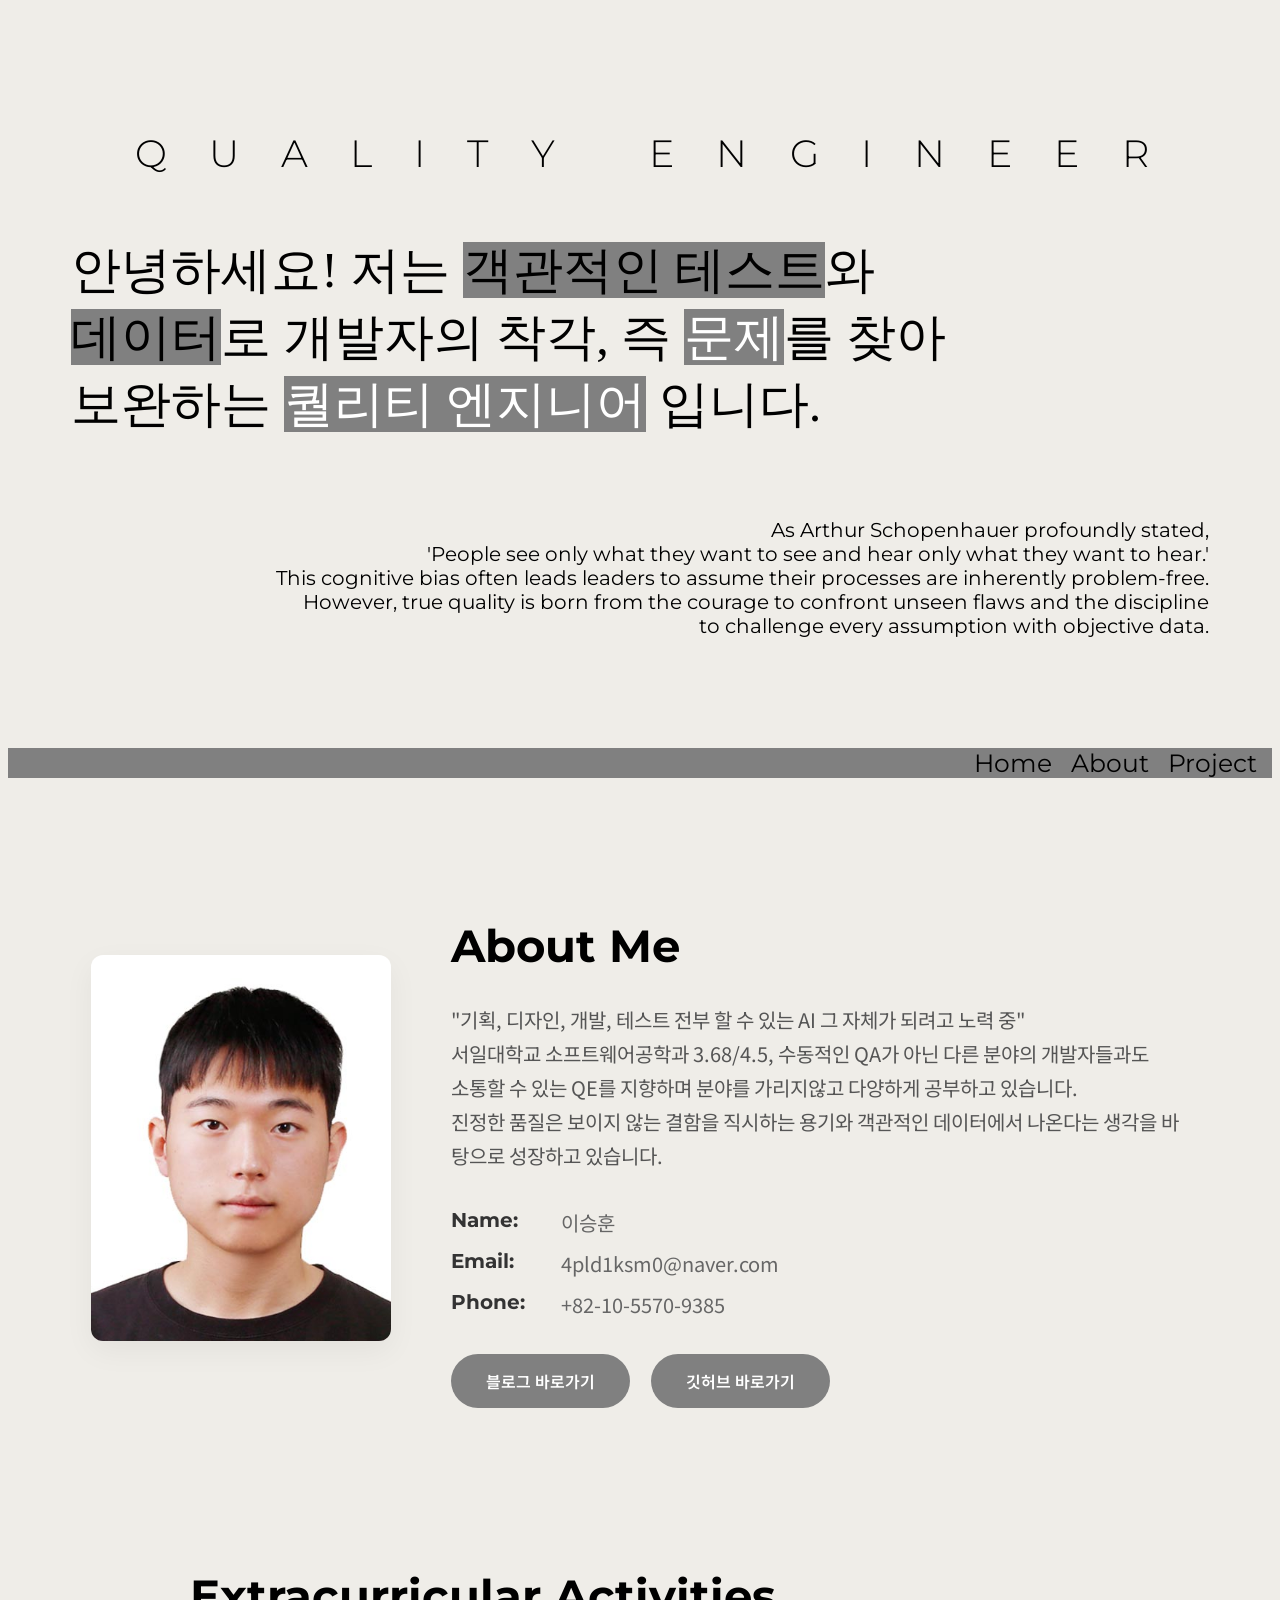
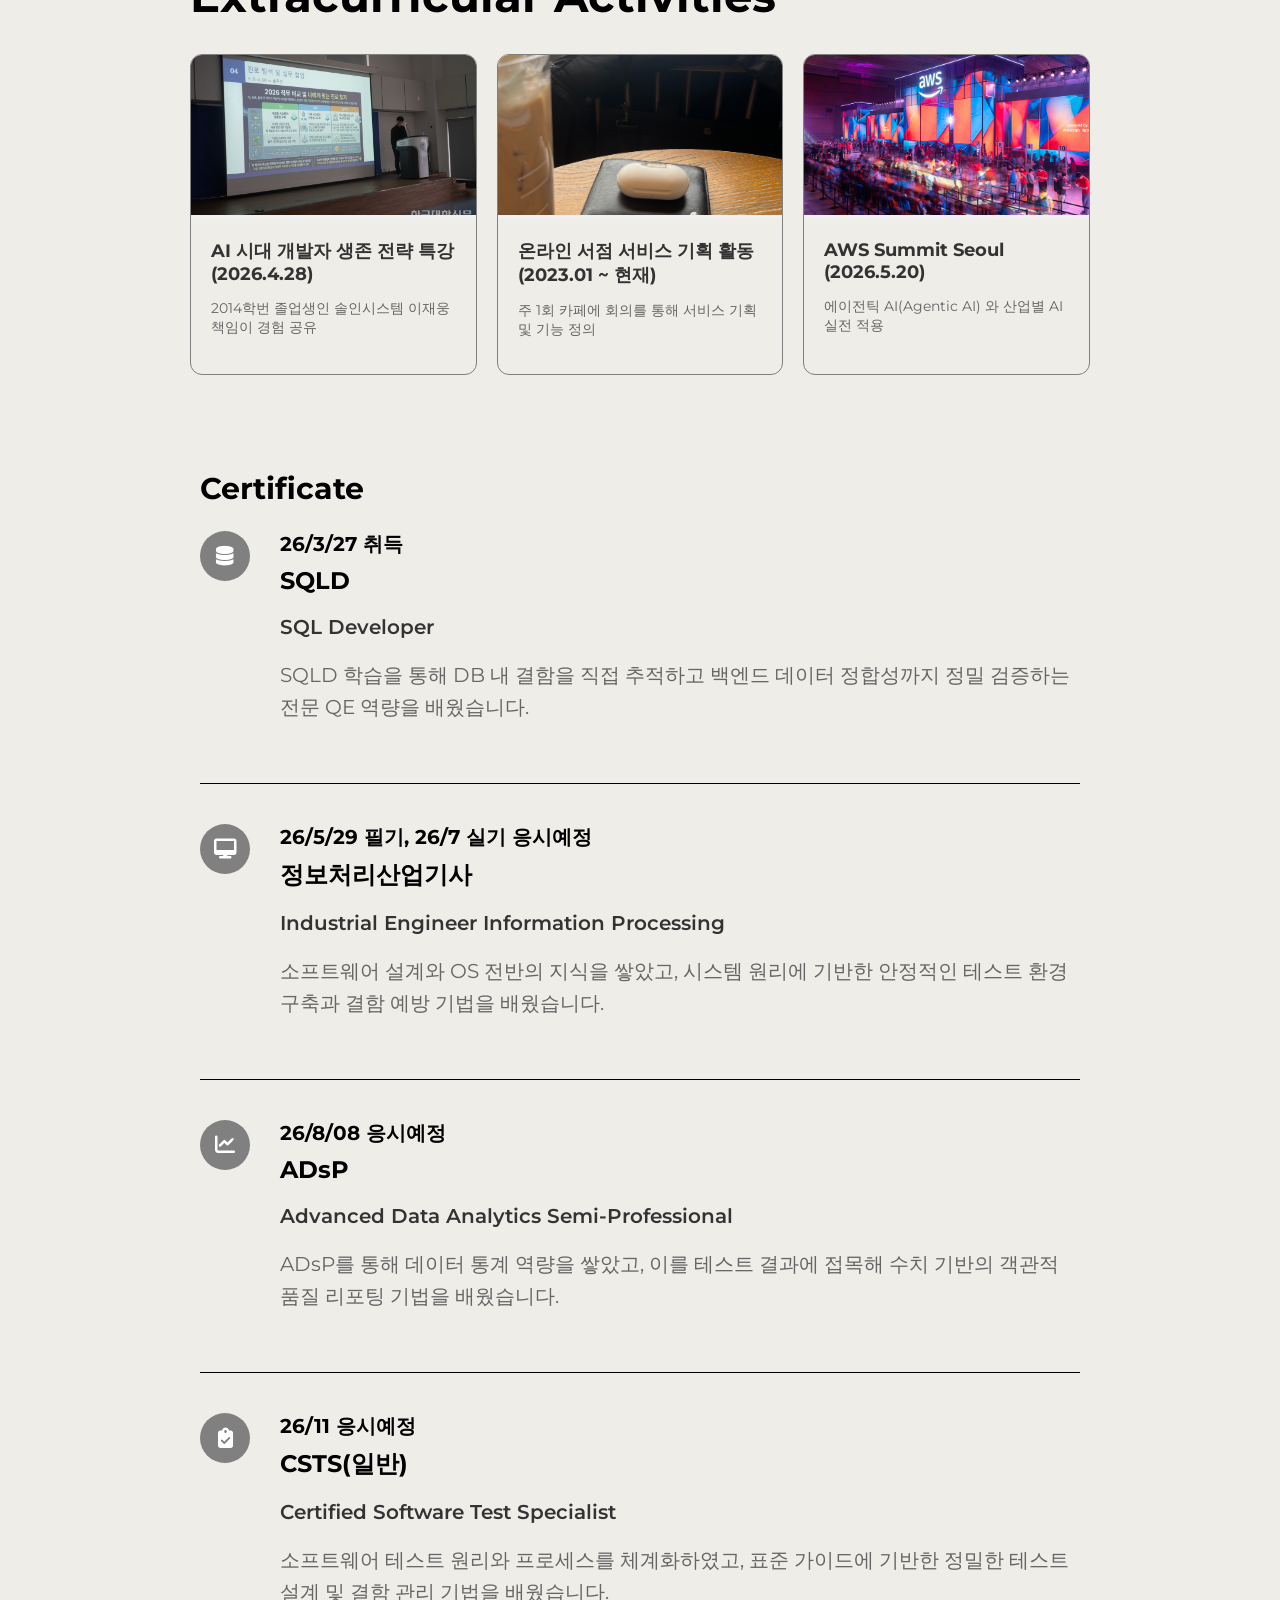
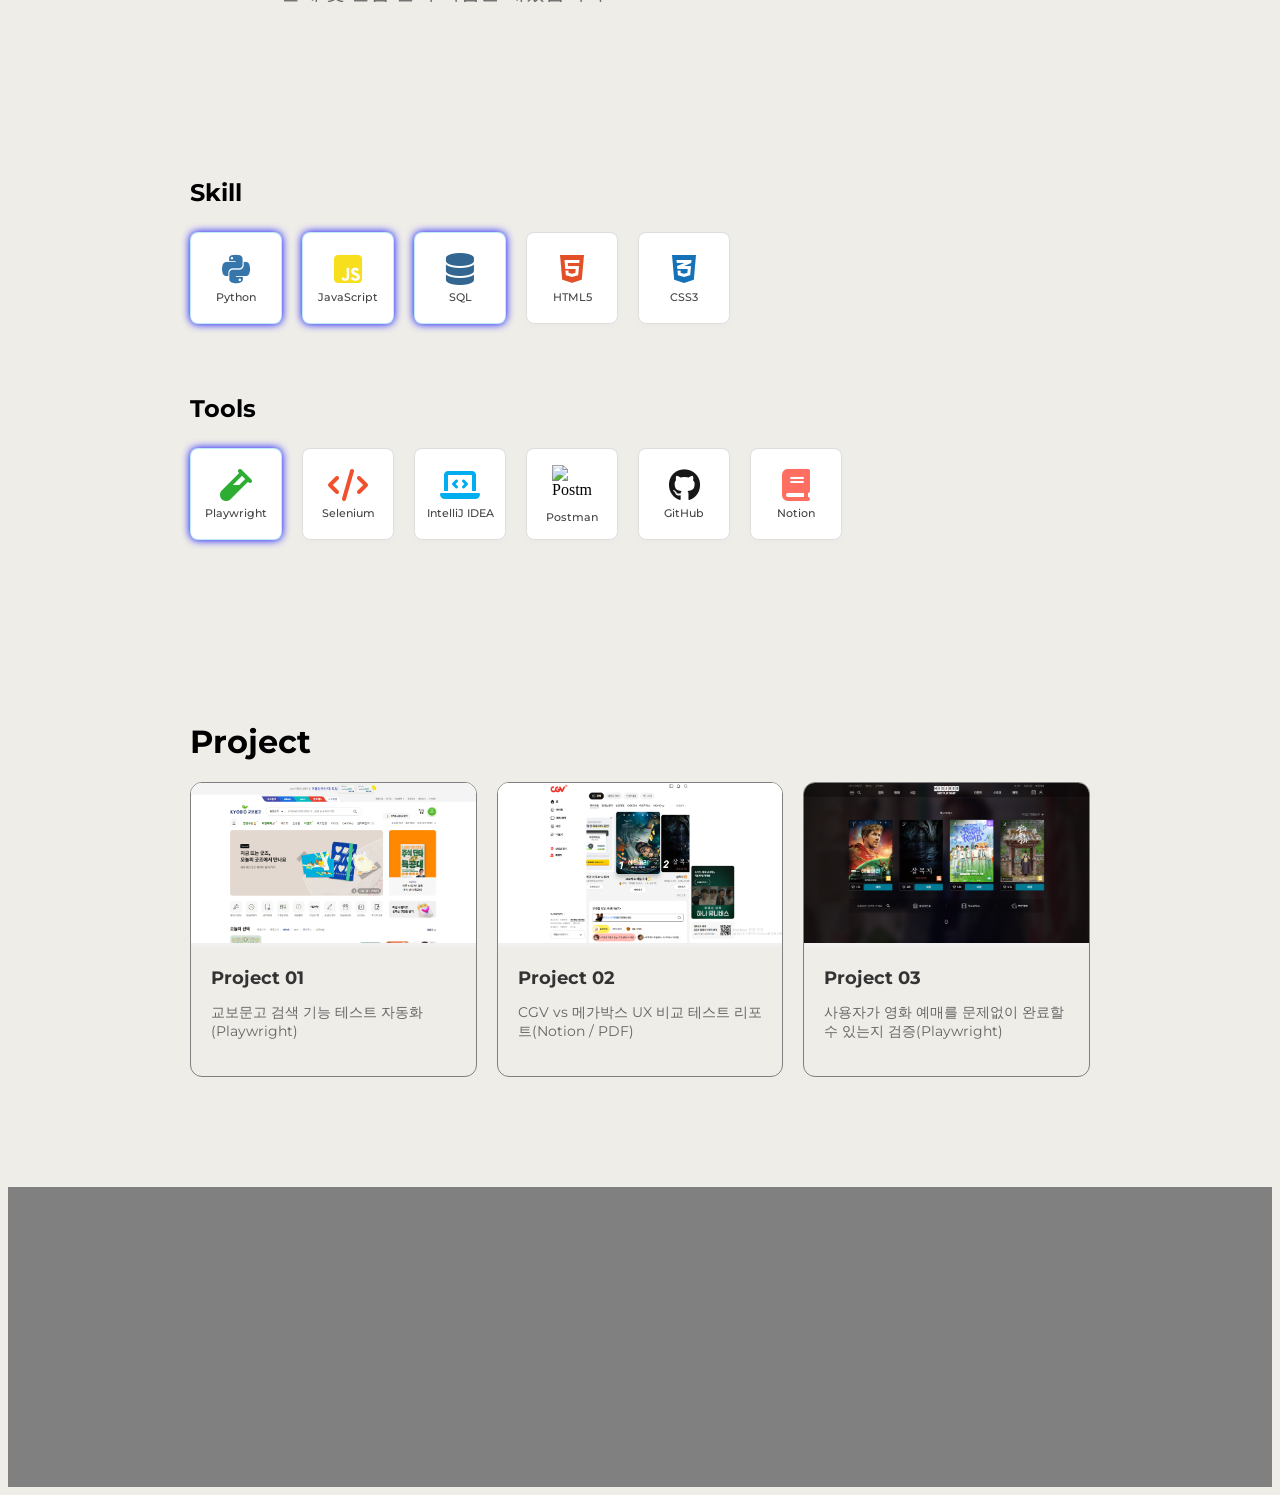
==== index.html @ be9cc74f "Update index.html" ====
<!DOCTYPE html>
<html lang="en">

<head>
    <meta charset="UTF-8">
    <meta name="viewport" content="width=device-width, initial-scale=1.0">
    <title>Document</title>
    <link rel="stylesheet" href="style.css">
    <link rel="stylesheet" href="https://cdnjs.cloudflare.com/ajax/libs/font-awesome/6.4.2/css/all.min.css">

    <link rel="preconnect" href="https://fonts.googleapis.com">
    <link rel="preconnect" href="https://fonts.gstatic.com" crossorigin>
    <link href="https://fonts.googleapis.com/css2?family=Montserrat:ital,wght@0,100..900;1,100..900&display=swap"
        rel="stylesheet">
    <link rel="preconnect" href="https://fonts.googleapis.com">
    <link rel="preconnect" href="https://fonts.gstatic.com" crossorigin>
    <link
        href="https://fonts.googleapis.com/css2?family=Montserrat:ital,wght@0,100..900;1,100..900&family=Noto+Sans+KR:wght@100..900&display=swap"
        rel="stylesheet">

</head>

<body>
    <div class="frame">
        <div id="home">
            <h1 class="top">QUALITY ENGINEER</h1>
            <h1 class="mid">안녕하세요! 저는 <a class="sample1">객관적인 테스트</a>와<br>
                <a class="sample2">데이터</a>로 개발자의 착각, 즉 <a class="highlight type1">문제</a>를 찾아<br>
                보완하는 <a class="highlight type2">퀄리티 엔지니어</a> 입니다.
            </h1>
            <p class="comment">As Arthur Schopenhauer profoundly stated,<br>
                'People see only what they want to see and hear only what they want to hear.'<br>
                This cognitive bias often leads leaders to assume their processes are inherently problem-free.<br>
                However, true quality is born from the courage to confront unseen flaws and the discipline <br>
                to challenge every assumption with objective data.</p>
        </div>
    </div>
    <nav class="navigator">
        <a class="bin"></a><!-- 빈공간 -->
        <ul>
            <li><a class="nav-menu" href="#home">Home</a></li>
            <li><a class="nav-menu" href="#frame2">About</a></li>
            <li><a class="nav-menu" href="#project">Project</a></li>
        </ul>
    </nav>
    <div id="frame2">
        <div id="about">
            <img class="profilepicture" src="Lee.jpg">
            <div class="introduction">
                <div class="about-content">
                    <h1>About Me</h1>
                    <p class="description">
                        "기획, 디자인, 개발, 테스트 전부 할 수 있는 AI 그 자체가 되려고 노력 중"<br>
                        서일대학교 소프트웨어공학과 3.68/4.5, 수동적인 QA가 아닌 다른 분야의 개발자들과도<br>
                        소통할 수 있는 QE를 지향하며 분야를 가리지않고 다양하게 공부하고 있습니다.
                        <br>진정한 품질은 보이지 않는 결함을 직시하는 용기와 객관적인 데이터에서 나온다는 생각을 바탕으로 성장하고 있습니다.
                    </p>
                    <div class="info-list">
                        <div class="info-item">
                            <span class="label">Name:</span>
                            <span class="value">이승훈</span>
                        </div>
                        <div class="info-item">
                            <span class="label">Email:</span>
                            <span class="value">4pld1ksm0@naver.com</span>
                        </div>
                        <div class="info-item">
                            <span class="label">Phone:</span>
                            <span class="value">+82-10-5570-9385</span>
                        </div>
                    </div>
                    <a href="https://byeonbyeonchaneun.blogspot.com/2026/04/" class="download-btn">블로그 바로가기</a>
                    <a href="https://github.com/cumamico" class="download-btn">깃허브 바로가기</a>
                </div>
            </div>
        </div>
        <div class="blog">
            <h1>Extracurricular Activities</h1>
            <div class="grid">
                <a href="https://www.notion.so/AI-35688caeeab280798e61d89cb2f6388f" class="card" target="_blank">
                    <div class="img-box">
                        <img src="456aa.jpg" alt="프로젝트 1">
                    </div>
                    <div class="info">
                        <h3>AI 시대 개발자 생존 전략 특강(2026.4.28)</h3>
                        <p>2014학번 졸업생인 솔인시스템 이재웅 책임이 경험 공유</p>
                    </div>
                </a>
                <a href="https://www.notion.so/2023-01-34388caeeab2806d8537c58e0f398e3a" class="card" target="_blank">
                    <div class="img-box">
                        <img src="cafe.jpeg" alt="프로젝트 2">
                    </div>
                    <div class="info">
                        <h3>온라인 서점 서비스 기획 활동 (2023.01 ~ 현재)</h3>
                        <p>주 1회 카페에 회의를 통해 서비스 기획 및 기능 정의</p>
                    </div>
                </a>
                <a href="https://www.notion.so/2026-05-2027-01-34388caeeab280f7a087d5c1cab92d07?source=copy_link" class="card" target="_blank">
                    <div class="img-box">
                        <img src="aws.jpg" alt="프로젝트 3">
                    </div>
                    <div class="info">
                        <h3>AWS Summit Seoul<br>(2026.5.20)</h3>
                        <p>에이전틱 AI(Agentic AI) 와 산업별 AI 실전 적용</p>
                    </div>
                </a>
            </div>
        </div>
        <section id="education">
            <h1>Certificate</h1>
            <div class="edu-item">
                <div class="edu-icon">
                    <div class="icon-circle"><i class="fas fa-database"></i></div>
                </div>
                <div class="edu-info">
                    <span class="edu-date">26/3/27 취득</span>
                    <h2><a href="noname.png">SQLD</a></h2></a>
                    <h3>SQL Developer</h3>
                    <p>SQLD 학습을 통해 DB 내 결함을 직접 추적하고 백엔드 데이터 정합성까지 정밀 검증하는 전문 QE 역량을 배웠습니다.</p>
                </div>
            </div>
            
            <div class="edu-item">
                <div class="edu-icon">
                    <div class="icon-circle"><i class="fas fa-desktop"></i></div>
                </div>
                <div class="edu-info">
                    <span class="edu-date">26/5/29 필기, 26/7 실기 응시예정</span>
                    <h2>정보처리산업기사</h2>
                    <h3>Industrial Engineer Information Processing</h3>
                    <p>소프트웨어 설계와 OS 전반의 지식을 쌓았고, 시스템 원리에 기반한 안정적인 테스트 환경 구축과 결함 예방 기법을 배웠습니다.</p>
                </div>
            </div>
            <div class="edu-item">
                <div class="edu-icon">
                    <div class="icon-circle"><i class="fas fa-chart-line"></i></div>
                </div>
                <div class="edu-info">
                    <span class="edu-date">26/8/08 응시예정</span>
                    <h2>ADsP</h2>
                    <h3>Advanced Data Analytics Semi-Professional</h3>
                    <p>ADsP를 통해 데이터 통계 역량을 쌓았고, 이를 테스트 결과에 접목해 수치 기반의 객관적 품질 리포팅 기법을 배웠습니다.</p>
                </div>
            </div>


            <div class="edu-item">
                <div class="edu-icon">
                    <div class="icon-circle"><i class="fas fa-clipboard-check"></i></div>
                </div>
                <div class="edu-info">
                    <span class="edu-date">26/11 응시예정</span>
                    <h2>CSTS(일반)</h2>
                    <h3>Certified Software Test Specialist</h3>
                    <p>소프트웨어 테스트 원리와 프로세스를 체계화하였고, 표준 가이드에 기반한 정밀한 테스트 설계 및 결함 관리 기법을 배웠습니다.</p>
                </div>
        </section>
    </div>
    <section id="skills-section">
        <div class="skill-container">
            <div class="skill-category">
                <h1 class="skill-type">Skill</h3>
                    <div class="skill-grid">
                        <a href="https://byeonbyeonchaneun.blogspot.com/2026/04/blog-post_5.html"><div class="skill-box"><i class="fab fa-python" style="color: #3776AB;"></i>
                            <p>Python</p>
                        </div></a>
                        <a href="https://byeonbyeonchaneun.blogspot.com/2026/04/blog-post.html"><div class="skill-box"><i class="fab fa-js-square" style="color: #F7DF1E;"></i>
                            <p>JavaScript</p>
                        </div></a>
                        <a href="https://byeonbyeonchaneun.blogspot.com/2026/04/sqld-hak.html"><div class="skill-box"><i class="fas fa-database" style="color: #336791;"></i>
                            <p>SQL</p>
                        </div></a>
                        <div class="skill-box"><i class="fab fa-html5" style="color: #E34F26;"></i>
                            <p>HTML5</p>
                        </div>
                        <div class="skill-box"><i class="fab fa-css3-alt" style="color: #1572B6;"></i>
                            <p>CSS3</p>
                        </div>
                    </div>
            </div>

            <div class="skill-category">
                <h1 class="skill-type">Tools</h3>
                    <div class="skill-grid">
                        <a href="https://byeonbyeonchaneun.blogspot.com/2026/04/blog-post_7.html"><div class="skill-box"><i class="fas fa-vial" style="color: #2EAD33;"></i>
                            <p>Playwright</p>
                        </div></a>
                        <div class="skill-box">
                            <i class="fas fa-code" style="color: #F1502F;"></i>
                            <p>Selenium</p>
                        </div>
                        <div class="skill-box">
                            <i class="fas fa-laptop-code" style="color: #00ADEF;"></i>
                            <p>IntelliJ IDEA</p>
                        </div>
                        <div class="skill-box">
                            <img src="https://www.vectorlogo.zone/logos/getpostman/getpostman-icon.svg" alt="Postman" style="width:40px; height:40px;">
                            <p>Postman</p>
                        </div>
                        <div class="skill-box">
                            <i class="fab fa-github" style="color: #181717;"></i>
                            <p>GitHub</p>
                        </div>
                        <div class="skill-box">
                            <i class="fas fa-book" style="color: #FF6F61;"></i>
                            <p>Notion</p>
                        </div>
                    </div>
            </div>
        </div>
    </section>
    <div id="project">
        </section>
        <h1>Project</h1>
        <div class="grid">
            <a href="https://www.notion.so/33388caeeab28008bae0c9026a0023f4?source=copy_link" class="card"
                target="_blank">
                <div class="img-box">
                    <img src="kyobo.png" alt="프로젝트 1">
                </div>
                <div class="info">
                    <h3>Project 01</h3>
                    <p>교보문고 검색 기능 테스트 자동화 (Playwright)</p>
                </div>
            </a>
            <a href="https://www.notion.so/vs-CGV-UX-33a88caeeab2809288b2f9d9ab507201?source=copy_link" class="card"
                target="_blank">
                <div class="img-box">
                    <img src="CGV.png" alt="프로젝트 2">
                </div>
                <div class="info">
                    <h3>Project 02</h3>
                    <p>CGV vs 메가박스 UX 비교 테스트 리포트(Notion / PDF)</p>
                </div>
            </a>
            <a href="https://www.notion.so/33a88caeeab280ad96defe36ae56b0e7?source=copy_link" class="card"
                target="_blank">
                <div class="img-box">
                    <img src="mega.png" alt="프로젝트 3">
                </div>
                <div class="info">
                    <h3>Project 03</h3>
                    <p>사용자가 영화 예매를 문제없이 완료할 수 있는지 검증(Playwright)</p>
                </div>
            </a>
        </div>
    </div>
    <footer class="footer">

    </footer>
</body>

</html>
---- style.css ----
body{
    background-color: #EFEDE8;
}
.frame{
    margin: 30px auto;
    width: 90%;
    max-width: 1400px;
    display: flex;
    flex-direction: column;
}
#frame2{
    margin: 30px auto;
    width: 90%;
    max-width: 1300px;
    display: flex;
    flex-direction: column;
}
#home{
    
}
.navigator{
    display: flex;
    flex-direction: row;/*기본 로우지만 명확하게*/
    justify-content: space-between;
    background-color: gray;
    
}

ul{
    margin: 0px;
}
li{
    display: inline;
    margin: 0px;
    margin-right: 15px;
}
.nav-menu{
    font-family: 'Montserrat', sans-serif;
    font-weight: 400;
    font-size: 25px;
}
a{
    color: black;
    text-decoration: none;
}
.navigator a:hover{
    color: white;
    transition: 0.3s;
}
.home{
    display: flex;
    flex-direction: column;
}
.mid{
    font-family: 'Noto Sans KR' sans-serif;
    font-weight: 500;
    font-size: 50px;
}
.sample1{
    background-color: gray;
}
.sample1:hover{
    background-color: transparent;
    color: white;
    transition: none;
    -webkit-text-stroke: 1px black;
}
.sample2{
    background-color: gray;
}
.sample2:hover{
    background-color: transparent;
    color: white;
    transition: none;
    -webkit-text-stroke: 1px black;
}
.highlight{
    background-color: gray;
    color: white;
}
.highlight:hover{
    background-color: transparent;
    color: black;
    transition: none;
    -webkit-text-stroke: 1px black;
}
.type1:hover{
    background-color: pink;
}
.type2:hover{
    background-color: yellowgreen;
}
.comment{
    margin: 80px 0;
    text-align: right;
    font-family: 'Montserrat', sans-serif;
    font-size: 20px;

}
.top {
    font-family: 'Montserrat', sans-serif;
    letter-spacing: 1.1em;
    font-weight: 300;
    font-size: clamp(20px, 3vw, 40px);
    text-align: center;
    margin: 100px 0 60px;
    padding-left: 1.2em;
}

/* about */
#about {
    display: flex;
    align-items: center;    /* 이미지와 글의 세로 중앙 정렬 */
    justify-content: center; /* 가로 중앙 정렬 */
    gap: 60px;              /* 이미지와 글 사이 간격 */
    margin: 80px auto;      /* 상하 여백 */
    max-width: 1100px;      /* 전체 섹션 최대 너비 */
    padding: 0 20px;
}

.profilepicture {
    flex: 0 0 300px;        /* 이미지가 줄어들거나 커지지 않게 400px로 고정 */
    width: 300px;           /* 너비 명시 */
    height: auto;           /* 높이는 비율에 맞게 */
    border-radius: 12px;    /* 모서리 곡선 */
    object-fit: cover;      /* 이미지 비율 유지하며 채우기 */
    box-shadow: 0 10px 30px rgba(0,0,0,0.05); /* 은은한 그림자 */
}

/* 오른쪽 텍스트 영역 */
.introduction {
    flex: 1;                /* 남은 공간을 모두 차지 */
}

.about-content h1 {
    font-family: 'Montserrat', sans-serif;
    font-size: 45px;
}

.description {
    font-family: 'Noto Sans KR', sans-serif; /* 쉼표 추가함 */
    font-weight: 400;
    font-size: 20px;
    line-height: 1.7;
    color: #555;
    margin-bottom: 35px;
    max-width: 1000px;
}

/* 정보 리스트 스타일 */
.info-list {
    margin-bottom: 35px;
}

.info-item {
    display: flex;
    margin-bottom: 12px;
    font-size: 20px;
}

.label {
    font-family: 'Montserrat', sans-serif;
    font-weight: 700;
    width: 110px;           /* 라벨 너비 고정으로 깔끔하게 정렬 */
    color: #333;
}

.value {
    font-family: 'Noto Sans KR', sans-serif;
    color: #666;
}


.download-btn {
    display: inline-block;
    background-color: gray;
    color: white !important; /* 글자색 강제 고정 */
    padding: 15px 35px;
    border-radius: 50px;
    font-family: 'Noto Sans KR', sans-serif;
    font-weight: 600;
    text-decoration: none;
    transition: all 0.3s ease;
    margin-right: 17px;
}

.download-btn:hover {
    transform: translateY(-3px);
    box-shadow: 0 5px 15px rgba(0,0,0,0.1);
}
.introduction>h2{
    margin: 0px;
    font-family: 'Montserrat', sans-serif;

}
.introduction>a{
    font-family: 'Montserrat', sans-serif;
}
.introduction>p{
    font-family: 'Noto Sans KR' sans-serif;
    font-weight: 350;

}
/* #heading{
    display: flex;
    justify-content: center;
    align-items: center;
    margin-top: 10px;
    font-family: 'Montserrat', sans-serif;

}
#heading::before,
#heading::after{
    content:'';
    width: 70px;
    height: 3px;
    background-color: black;
}
#heading::before{
    margin-right: 30px;
}
#heading::after{
    margin-left: 30px;
} */

#contact{
    margin-top: 100px;
    display: flex;
    justify-content: center;
    align-items: center;
    font-family: 'Montserrat', sans-serif;
    margin-bottom: 20px;

}
#contact::before,
#contact::after{
    /* display: inline-block; */
    content:'';
    width: 70px;
    height: 3px;
    background-color: black;
}
#contact::before{
    margin-right: 30px;
}
#contact::after{
    margin-left: 30px;
}
.links>a{
     font-family: 'Montserrat', sans-serif;
     font-size: 30px;
     font-weight: 400;
     margin-left: 10px;
}

.certificate>p{
    font-family: 'Noto Sans KR' sans-serif;
    font-weight: 350;
    margin-left: 100px;
}
#project{
    font-family: 'Montserrat', sans-serif;
    margin: 10px 100px;
    padding: 10px 20px;
    max-width: 900px;
    margin: 0 auto;
    margin-bottom: 100px;
}
.blog{
    font-family: 'Montserrat', sans-serif;
    margin: 30px 100px;
    padding: 50px 20px;
    max-width: 900px;
    margin: 0 auto;
}
.blog h1{
    font-size: 45px;
}
.simple-projects h2 {
  font-size: 24px;
  margin-bottom: 30px;
  border-left: 4px solid #000;
  padding-left: 15px;
}

.grid {
  display: flex;
  gap: 20px;
}

.card {
  flex: 1;
  text-decoration: none;
  color: #333;
  border: 1px solid #eee;
  border-radius: 12px;
  overflow: hidden;
  transition: all 0.3s ease;
  border-color: gray;
  
}

/* 마우스를 올렸을 때 살짝 뜨는 효과 */
.card:hover {
  transform: translateY(-5px);
  box-shadow: 0 10px 20px rgba(0,0,0,0.1);

}

.img-box {
  width: 100%;
  aspect-ratio: 16 / 9;
  background: #f0f0f0; /* 이미지가 없을 때 회색 배경 */
}

.img-box img {
  width: 100%;
  height: 100%;
  object-fit: cover;
}

.info {
  padding: 20px;
}

.info h3 {
  margin: 0 0 10px 0;
  font-size: 18px;
}

.info p {
  font-size: 14px;
  color: #666;
  margin-bottom: 15px;
}

.view-link {
  font-size: 14px;
  font-weight: bold;
  color: #0070f3;
}
.circle{
    height: 24px;
    width: 24px;
    border-radius: 24px;
    background-color: black;
    position: absolute;
    top: 0;
    left: 0;
}
#education {
    max-width: 1000px;
    margin: 20px auto;
    padding: 0 20px;
    font-family: 'Montserrat', sans-serif;
    font-size: 20px;
}

.edu-title h1{
    font-family: 'Montserrat', sans-serif;
}

.edu-item {
    display: flex;
    gap: 30px;
    padding-bottom: 40px;
    margin-bottom: 40px;
    border-bottom: 1px solid black; /* 회색 구분선 */
    font-size: 20px;
}

/* 마지막 항목은 구분선 제거 */
.edu-item:last-child {
    border-bottom: none;
}

/* 아이콘 스타일 */
.icon-circle {
    width: 50px;
    height: 50px;
    background-color: gray;
    border-radius: 50%;
    display: flex;
    align-items: center;
    justify-content: center;
    color: white;
    font-size: 20px;
}

/* 텍스트 정보 스타일 */
.edu-info {
    flex: 1;
    font-size: 20px;
}

.edu-date {
    color: black;
    font-weight: 700;
    font-size: 20px;
    display: block;
    margin-bottom: 8px;
    
}

.edu-info h2 {
    font-size: 24px;
    font-weight: 700;
    margin: 0 0 10px 0;
    color: #000;
}

.edu-info h3 {
    font-size: 20px;
    font-weight: 600;
    margin-bottom: 15px;
    color: #333;
}

.edu-info p {
    font-size: 20px;
    line-height: 1.6;
    color: #666; /* 이미지처럼 흐린 회색 */
    max-width: 800px;
}

.footer{
    background-color: gray;
    height: 300px;
}
/* 섹션 전체 정렬 */
#skills-section {
    width: 100%;
    margin-bottom: 100px;
}

/* 기술 스택 컨테이너: 중앙으로 모으기 */
.skill-container {
    max-width: 900px;      /* 기존 1100px에서 900px로 변경 (#project와 동일하게) */
    margin: 0 auto;        /* 가로 중앙 정렬 */
    padding: 0 20px;       /* 좌우 여백 */
    display: flex;
    flex-direction: column;
    align-items: flex-start; 
}

.skill-category {
    width: 100%;           /* 전체 너비 사용 */
    margin-bottom: 50px;
}

.skill-type {
    font-family: 'Montserrat', sans-serif;
    font-weight: 700;
    margin-bottom: 25px;
    margin-left: 0;       /* 왼쪽 여백 제거하여 Project 제목과 수직 정렬 */
    color: #000;
}
/* 그리드 정렬 */
.skill-grid {
    display: flex;
    flex-wrap: wrap;
    gap: 20px;            /* 박스 사이 간격 */
}

/* 아이콘 박스 스타일 상세 조절 */
.skill-box {
    width: 90px;          /* 이미지처럼 적당한 크기로 고정 */
    height: 90px;
    background-color: #ffffff;
    border: 1px solid #ddd;
    border-radius: 8px;
    display: flex;
    flex-direction: column;
    justify-content: center;
    align-items: center;
    gap: 5px;
    box-shadow: 0 2px 10px rgba(0,0,0,0.02);
    transition: transform 0.2s;
}


/* 폰트어썸 아이콘 크기 */
.skill-box i {
    font-size: 32px;      /* 이미지 비율에 맞게 조절 */
}

/* 아이콘 아래 텍스트 */
.skill-box p {
    margin: 0;
    font-size: 11px;
    font-family: 'Montserrat', sans-serif;
    font-weight: 500;
    color: #444;
}
a .skill-box {
    border: 1px solid rgba(0, 174, 239, 0.25);
    box-shadow: 0 0 8px blue;
    transition: 0.3s ease;
}
a .skill-box:hover {
    transform: translateY(-5px);
    box-shadow: 0 0 8px blue;
    transition: 0.3s ease;
    cursor: pointer;
}
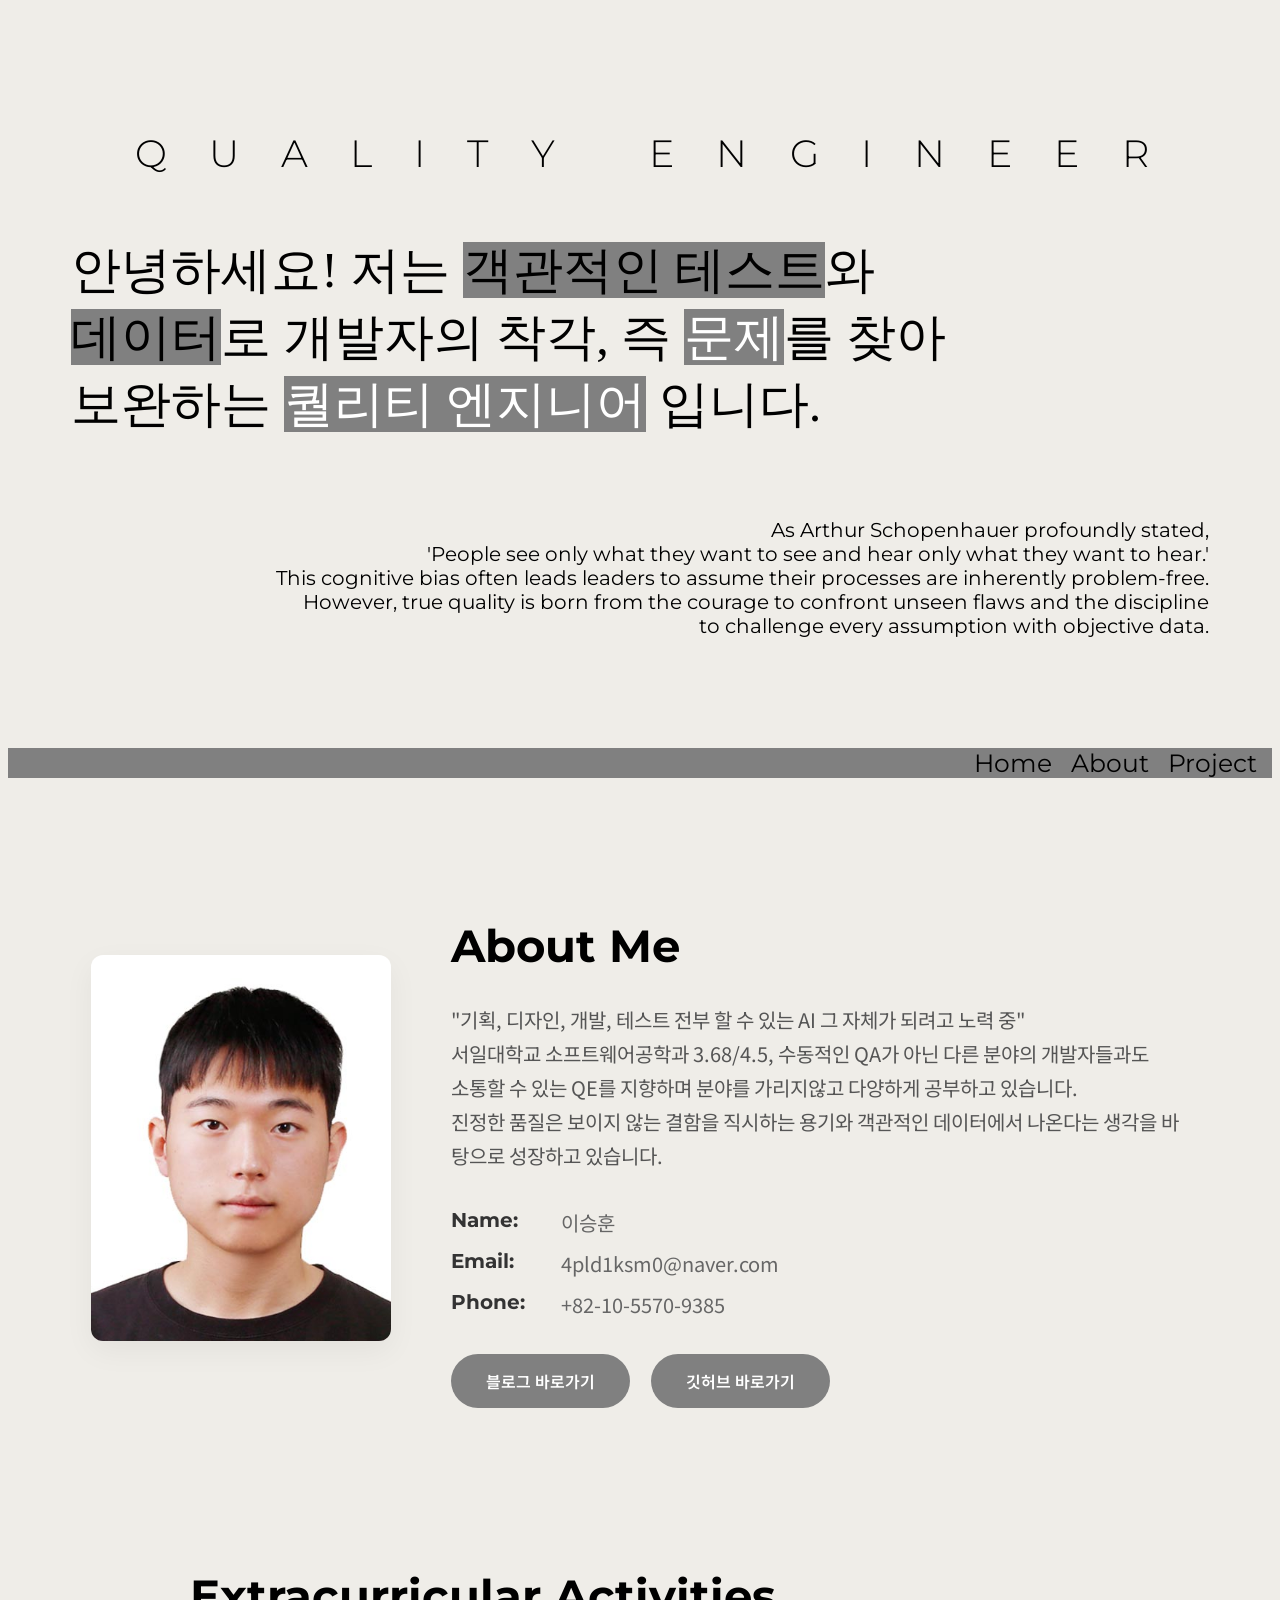
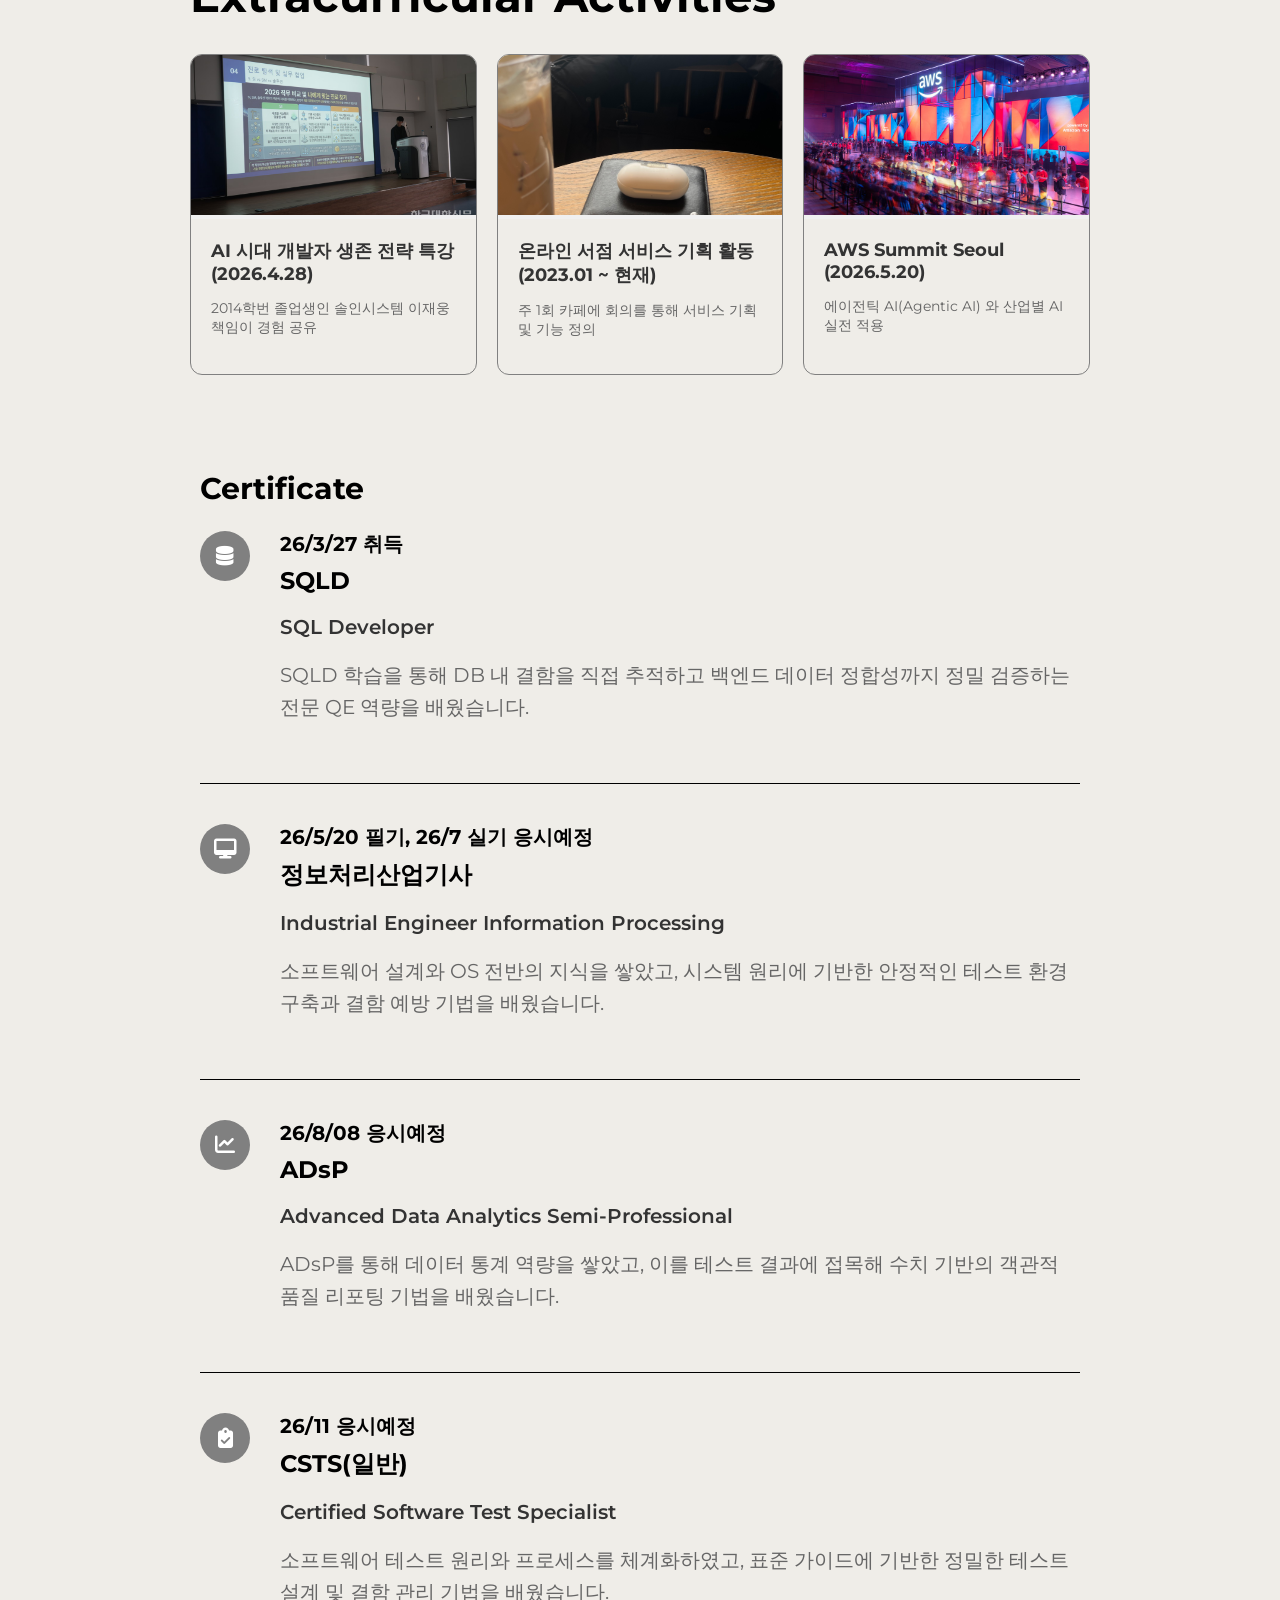
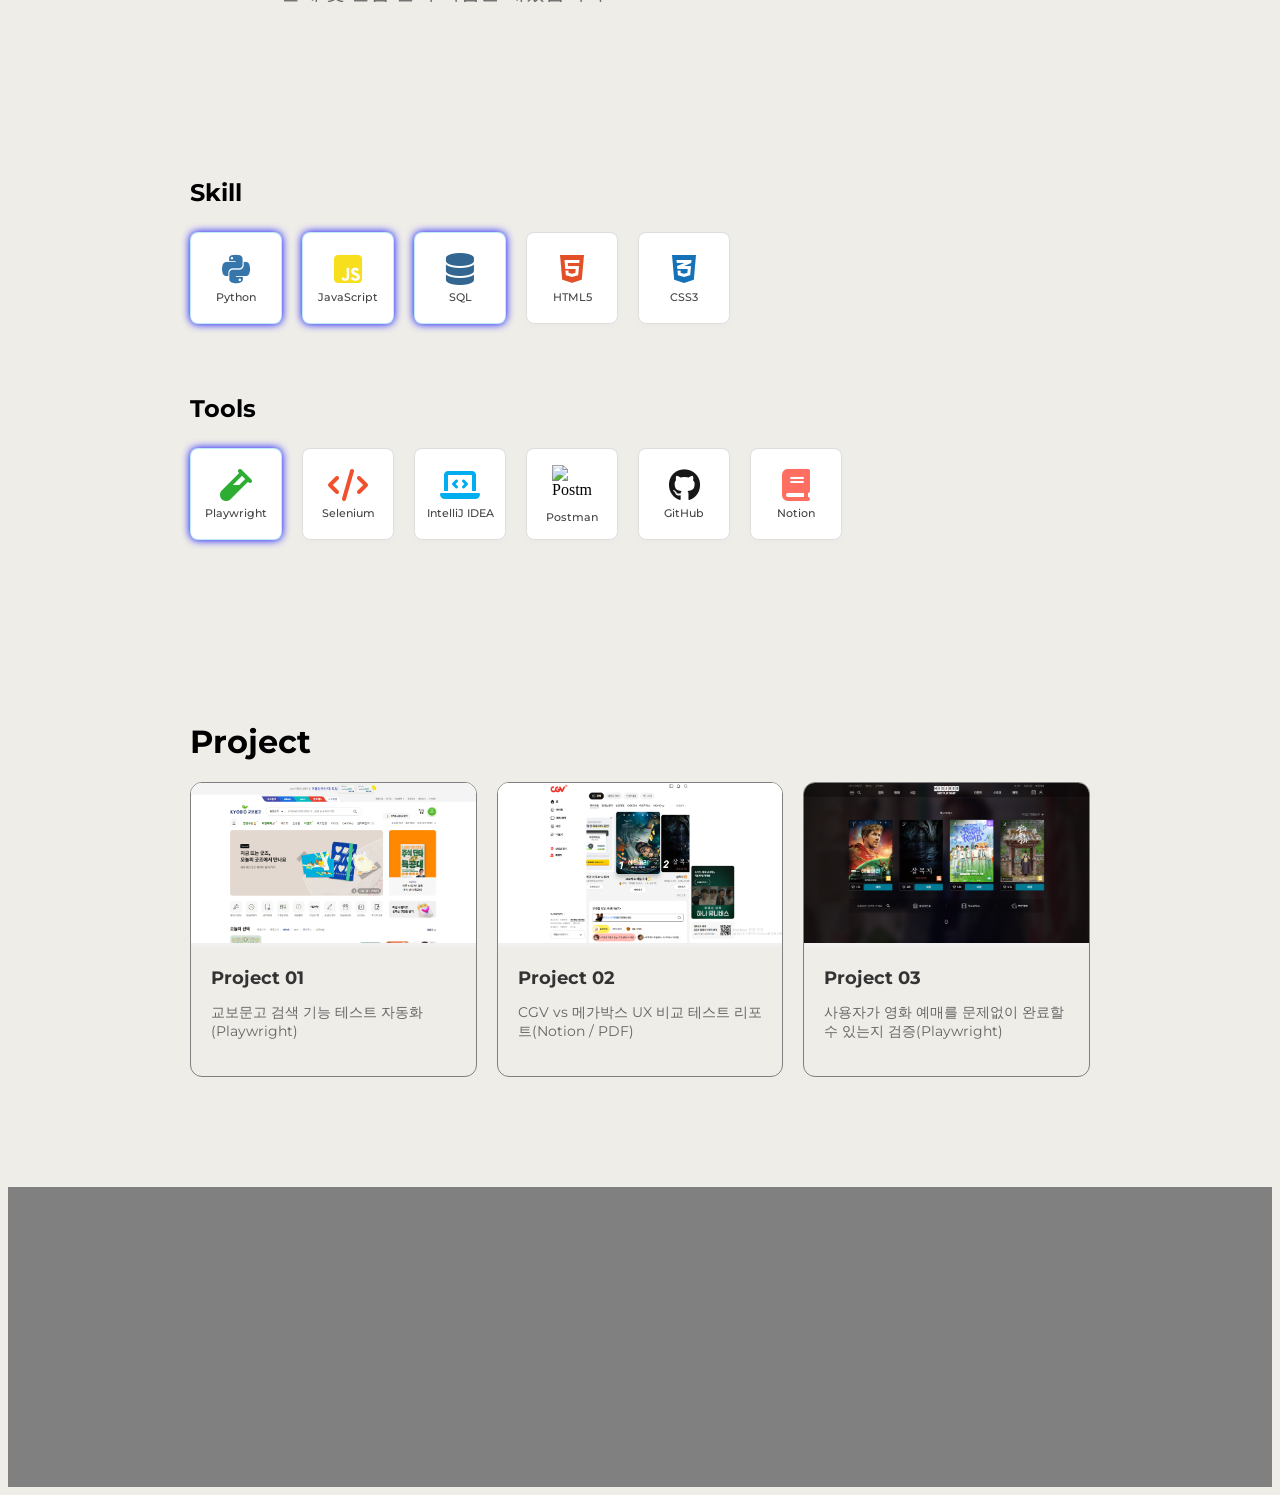
==== commit 6a19e058: "Update index.html" ====
--- a/index.html
+++ b/index.html
@@ -125,7 +125,7 @@
                     <div class="icon-circle"><i class="fas fa-desktop"></i></div>
                 </div>
                 <div class="edu-info">
-                    <span class="edu-date">26/5/29 필기, 26/7 실기 응시예정</span>
+                    <span class="edu-date">26/5/20 필기, 26/7 실기 응시예정</span>
                     <h2>정보처리산업기사</h2>
                     <h3>Industrial Engineer Information Processing</h3>
                     <p>소프트웨어 설계와 OS 전반의 지식을 쌓았고, 시스템 원리에 기반한 안정적인 테스트 환경 구축과 결함 예방 기법을 배웠습니다.</p>
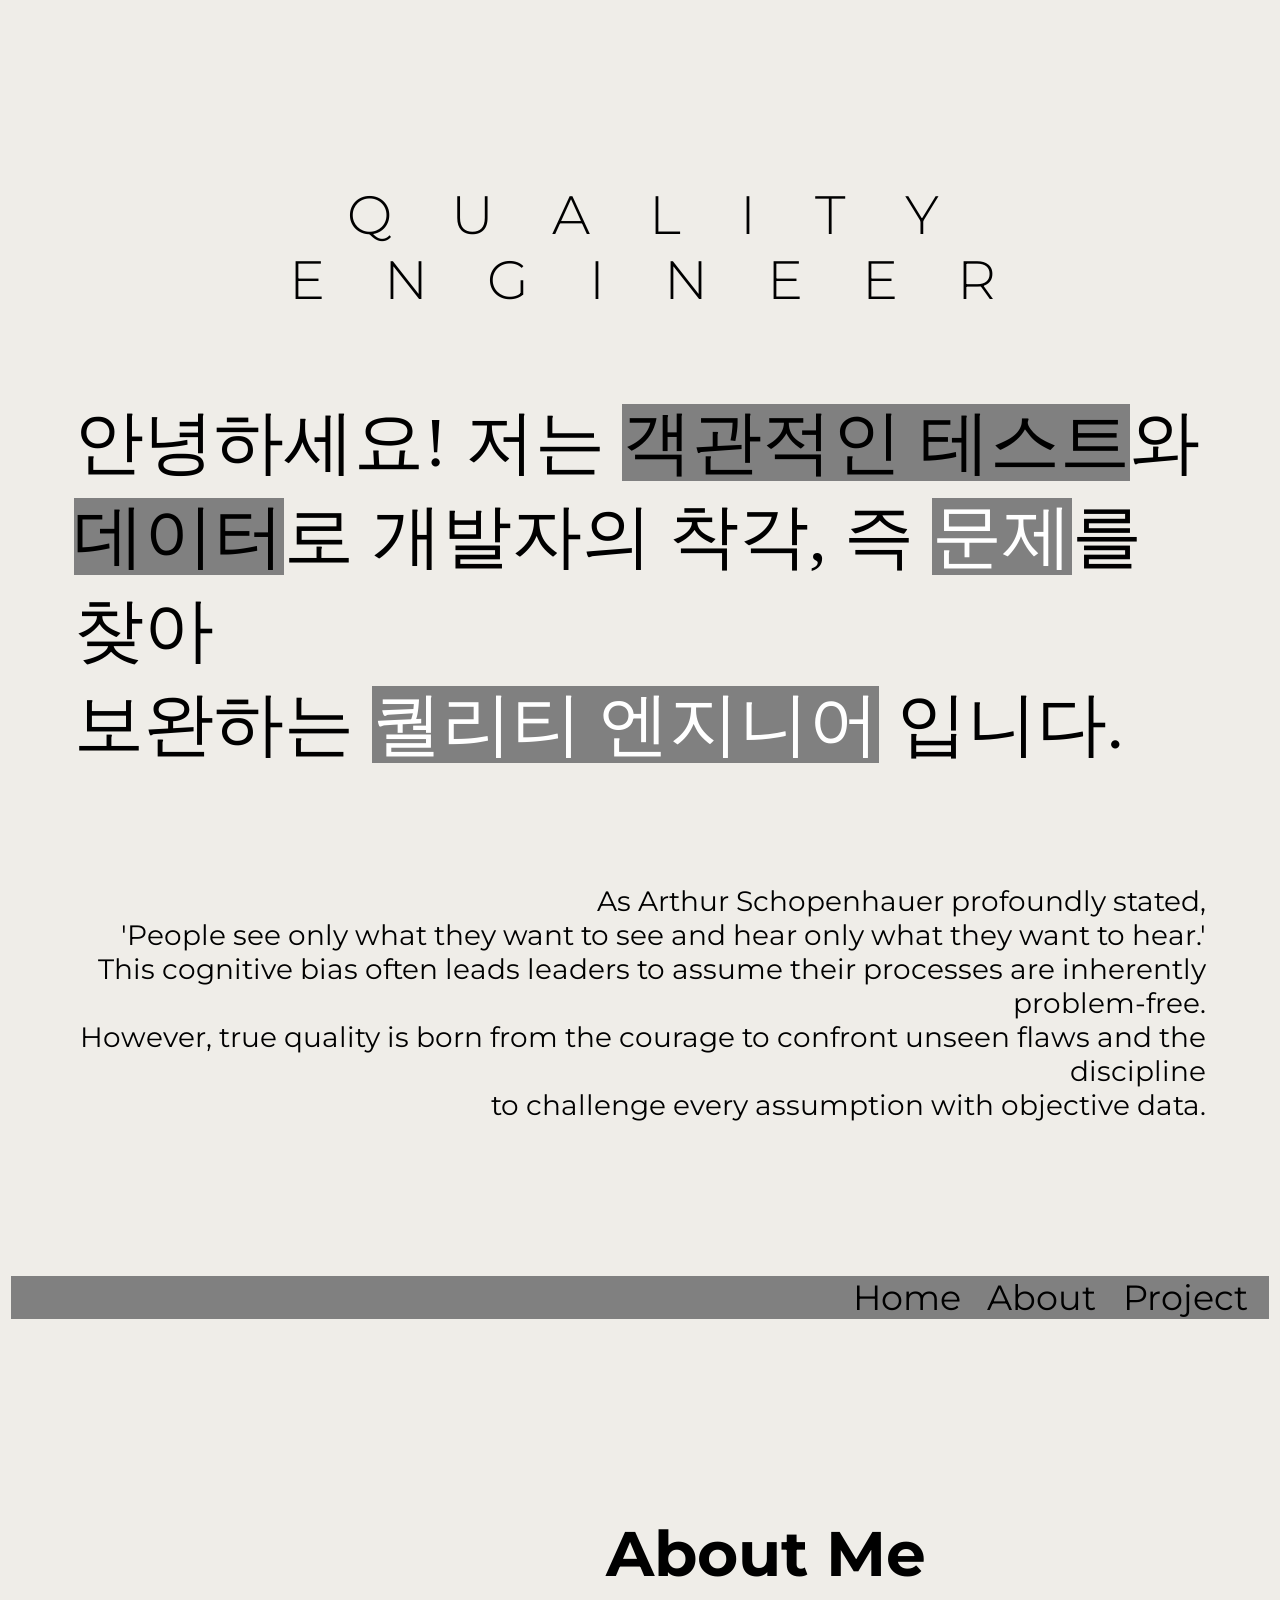
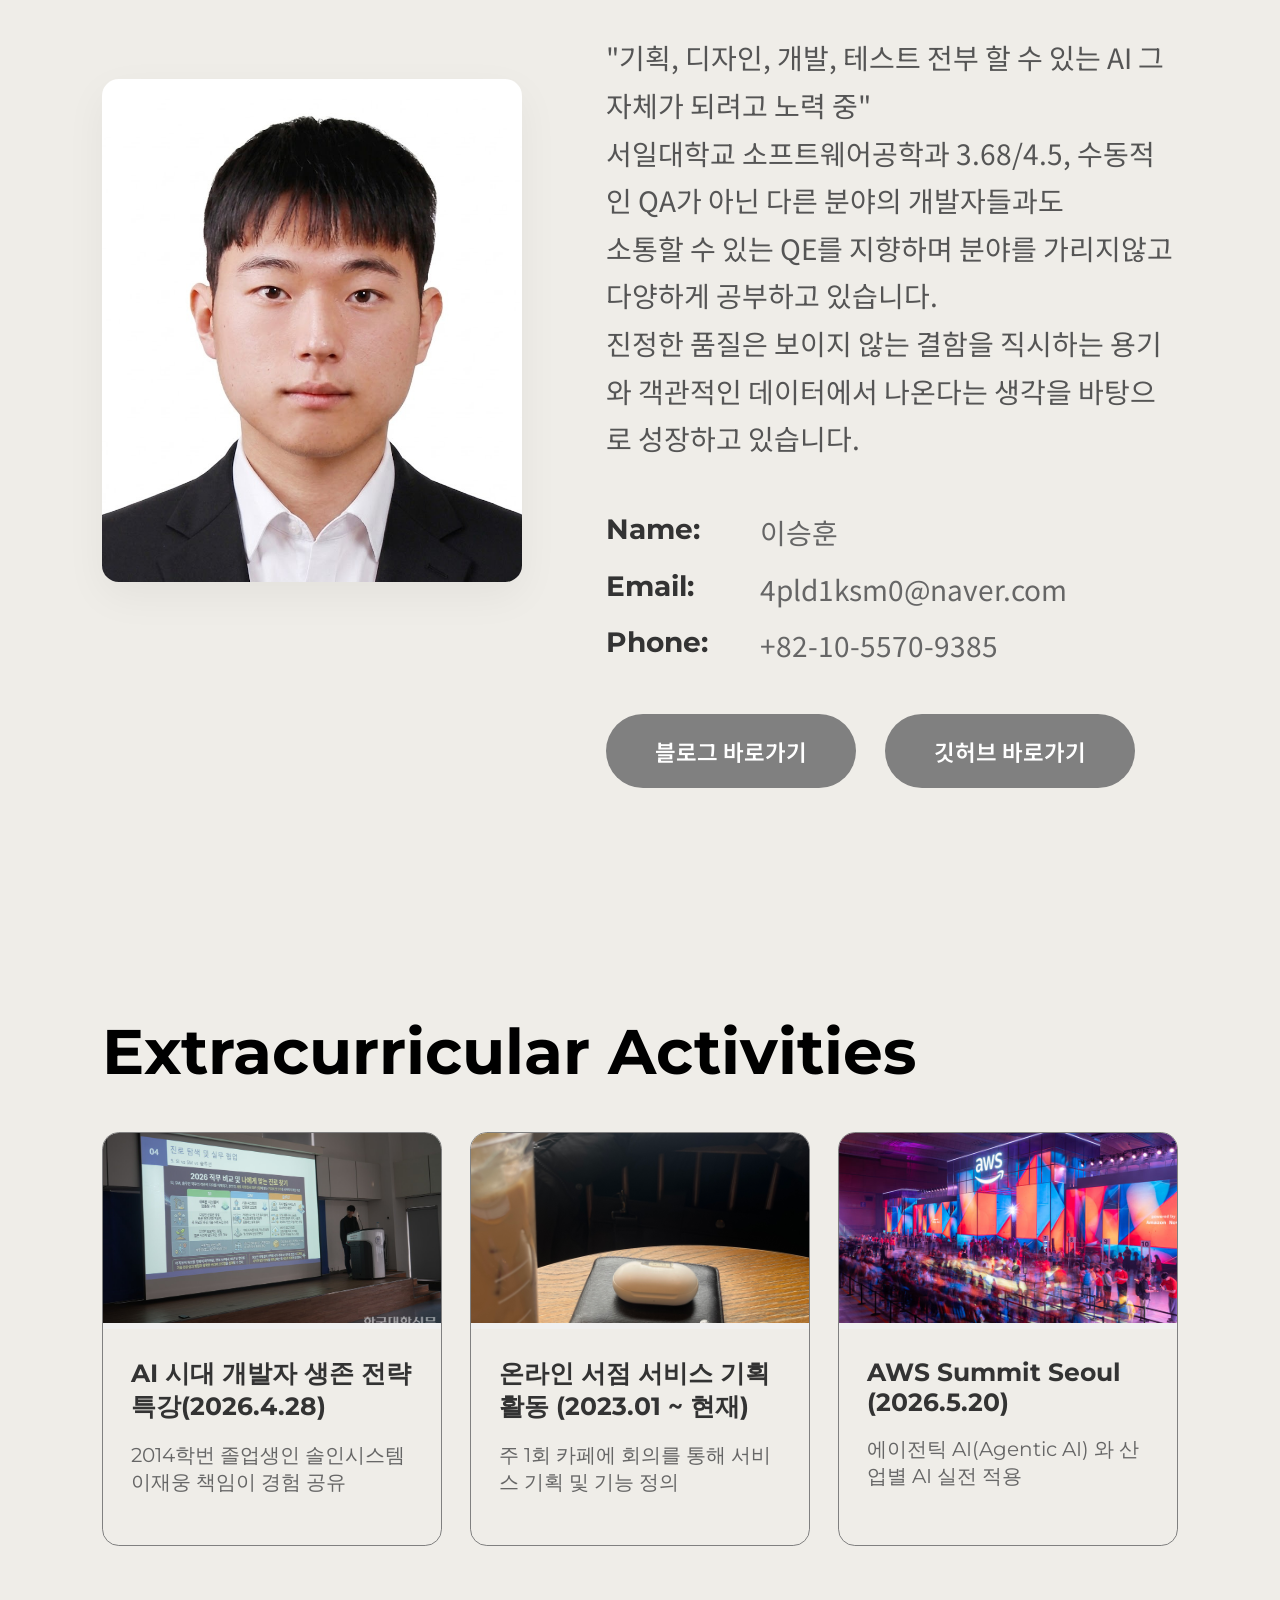
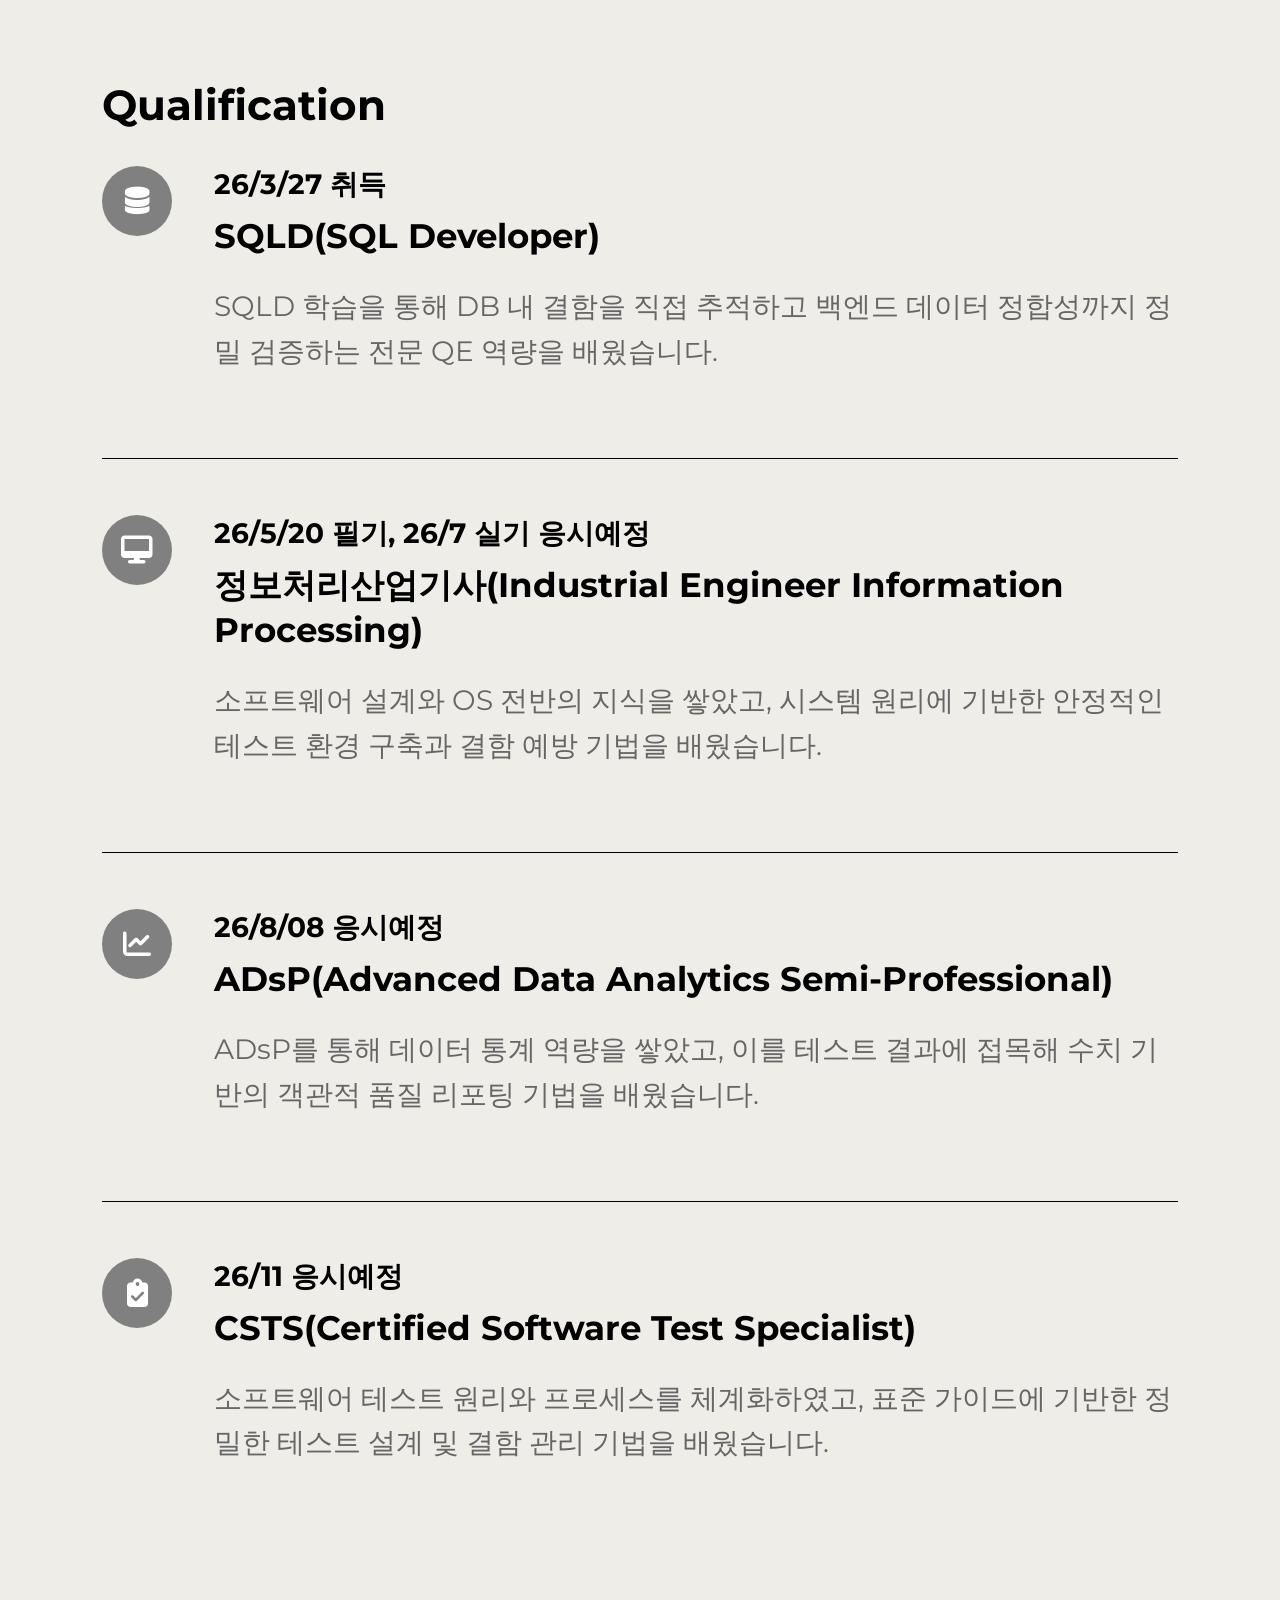
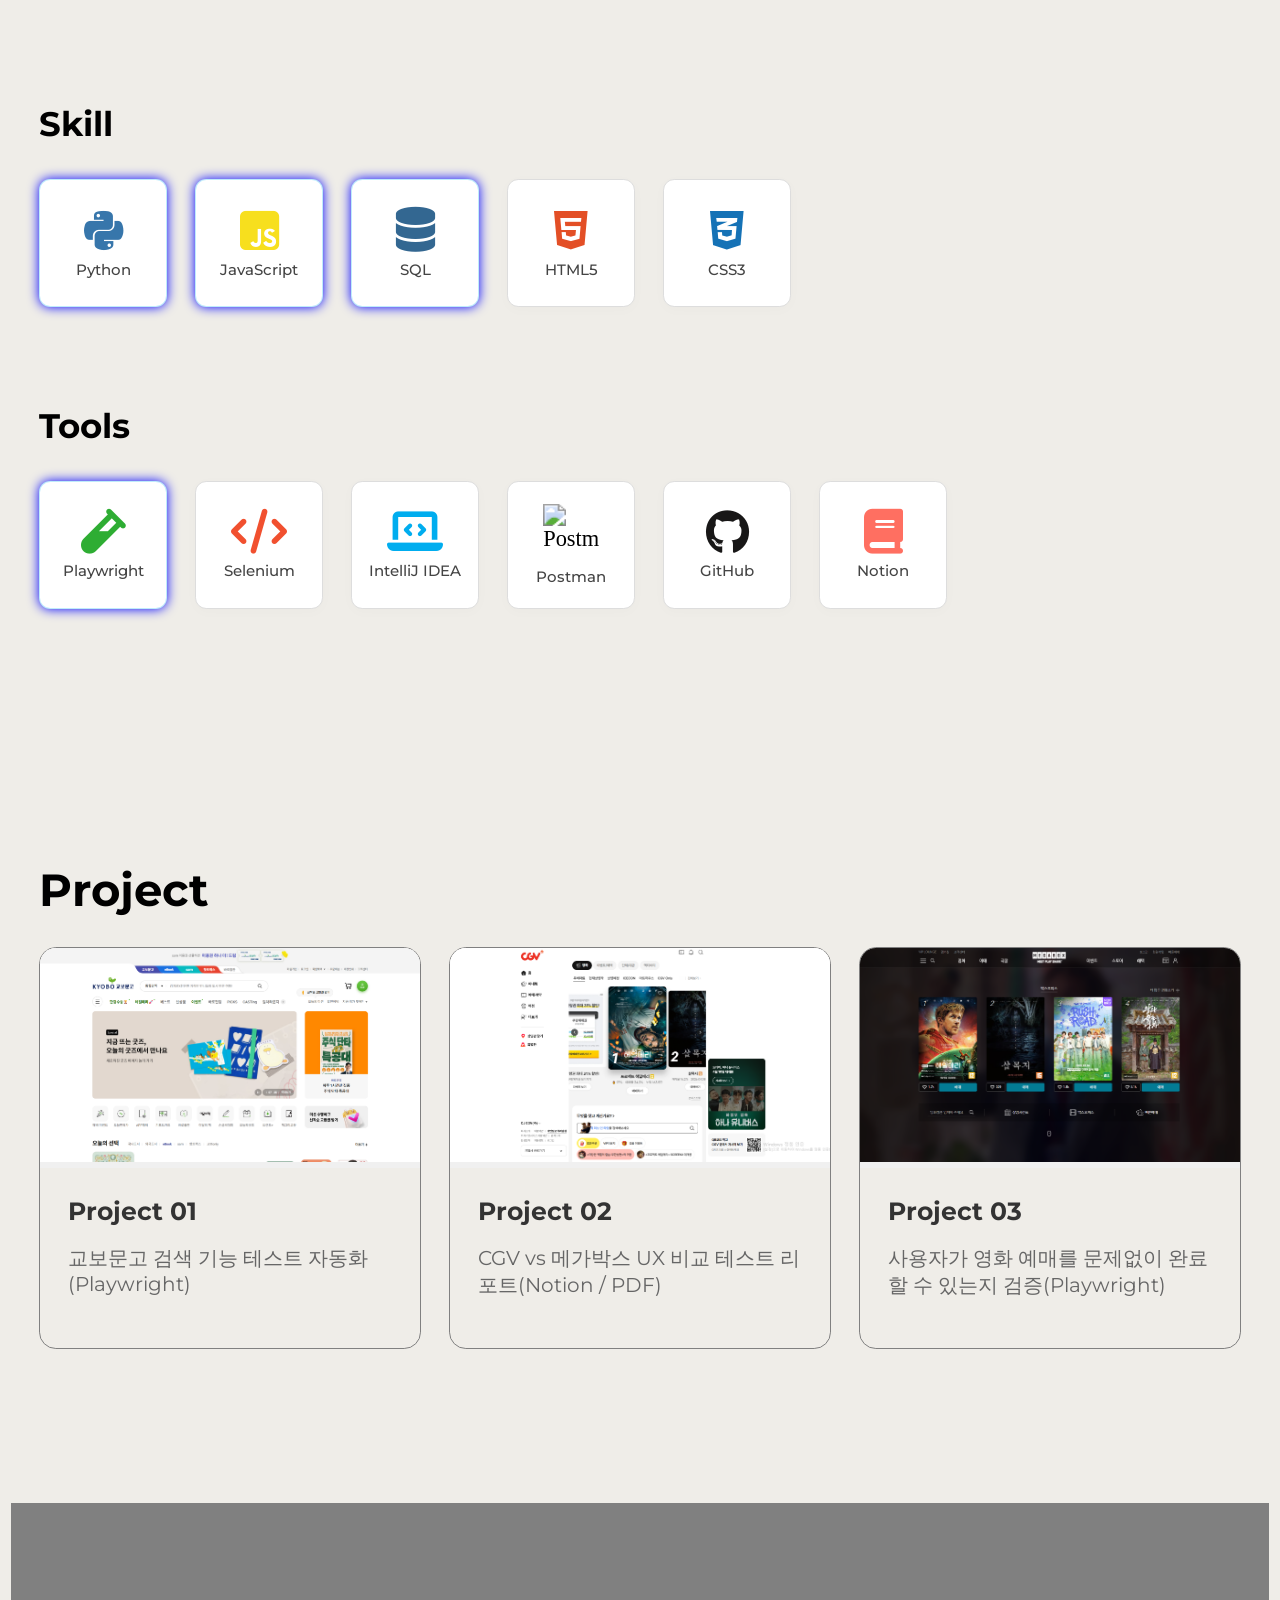
==== commit cbb869c9: "Add files via upload" ====
--- a/index.html
+++ b/index.html
@@ -107,15 +107,14 @@
             </div>
         </div>
         <section id="education">
-            <h1>Certificate</h1>
+            <h1>Qualification</h1>
             <div class="edu-item">
                 <div class="edu-icon">
                     <div class="icon-circle"><i class="fas fa-database"></i></div>
                 </div>
                 <div class="edu-info">
                     <span class="edu-date">26/3/27 취득</span>
-                    <h2><a href="noname.png">SQLD</a></h2></a>
-                    <h3>SQL Developer</h3>
+                    <h2><a href="noname.png">SQLD(SQL Developer)</a></h2></a>
                     <p>SQLD 학습을 통해 DB 내 결함을 직접 추적하고 백엔드 데이터 정합성까지 정밀 검증하는 전문 QE 역량을 배웠습니다.</p>
                 </div>
             </div>
@@ -126,8 +125,7 @@
                 </div>
                 <div class="edu-info">
                     <span class="edu-date">26/5/20 필기, 26/7 실기 응시예정</span>
-                    <h2>정보처리산업기사</h2>
-                    <h3>Industrial Engineer Information Processing</h3>
+                    <h2>정보처리산업기사(Industrial Engineer Information Processing)</h2>
                     <p>소프트웨어 설계와 OS 전반의 지식을 쌓았고, 시스템 원리에 기반한 안정적인 테스트 환경 구축과 결함 예방 기법을 배웠습니다.</p>
                 </div>
             </div>
@@ -137,8 +135,7 @@
                 </div>
                 <div class="edu-info">
                     <span class="edu-date">26/8/08 응시예정</span>
-                    <h2>ADsP</h2>
-                    <h3>Advanced Data Analytics Semi-Professional</h3>
+                    <h2>ADsP(Advanced Data Analytics Semi-Professional)</h2>
                     <p>ADsP를 통해 데이터 통계 역량을 쌓았고, 이를 테스트 결과에 접목해 수치 기반의 객관적 품질 리포팅 기법을 배웠습니다.</p>
                 </div>
             </div>
@@ -150,8 +147,7 @@
                 </div>
                 <div class="edu-info">
                     <span class="edu-date">26/11 응시예정</span>
-                    <h2>CSTS(일반)</h2>
-                    <h3>Certified Software Test Specialist</h3>
+                    <h2>CSTS(Certified Software Test Specialist)</h2>
                     <p>소프트웨어 테스트 원리와 프로세스를 체계화하였고, 표준 가이드에 기반한 정밀한 테스트 설계 및 결함 관리 기법을 배웠습니다.</p>
                 </div>
         </section>
--- a/style.css
+++ b/style.css
@@ -1,5 +1,6 @@
 body{
     background-color: #EFEDE8;
+    zoom: 140%;
 }
 .frame{
     margin: 30px auto;
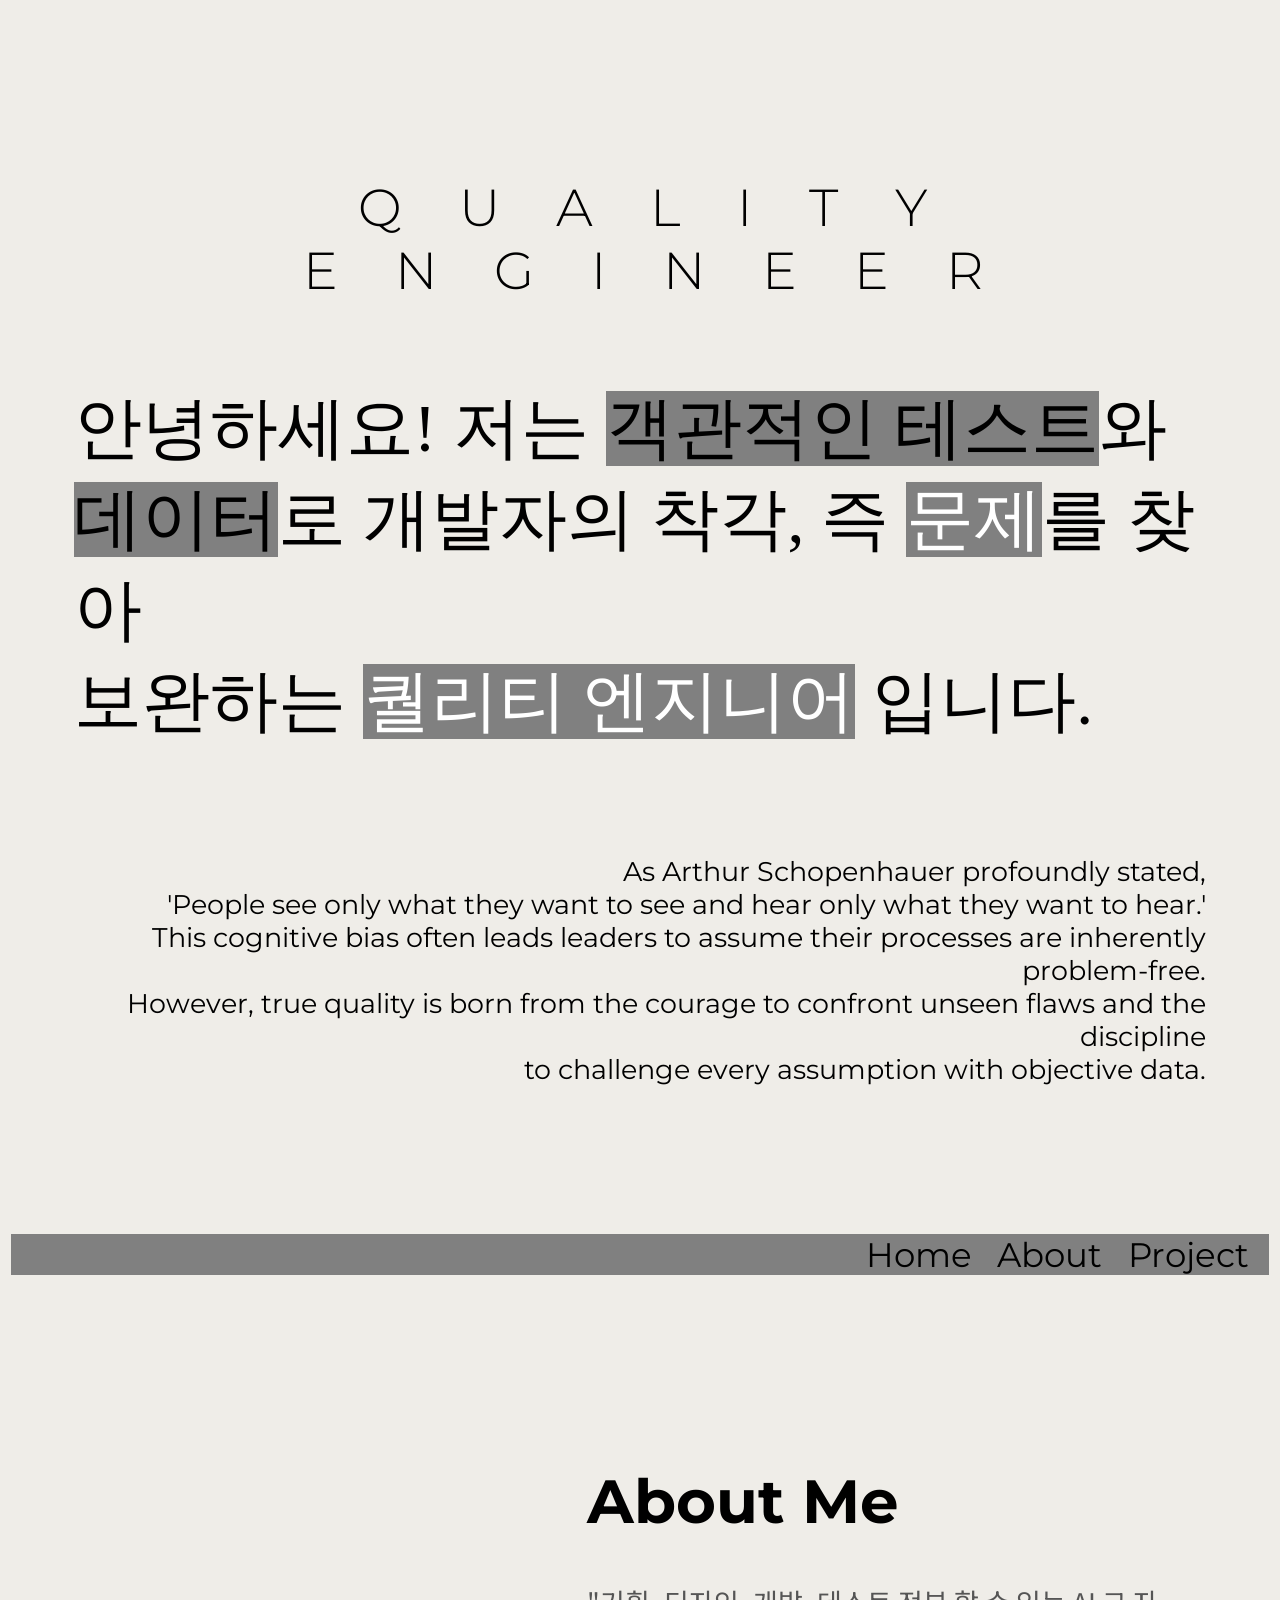
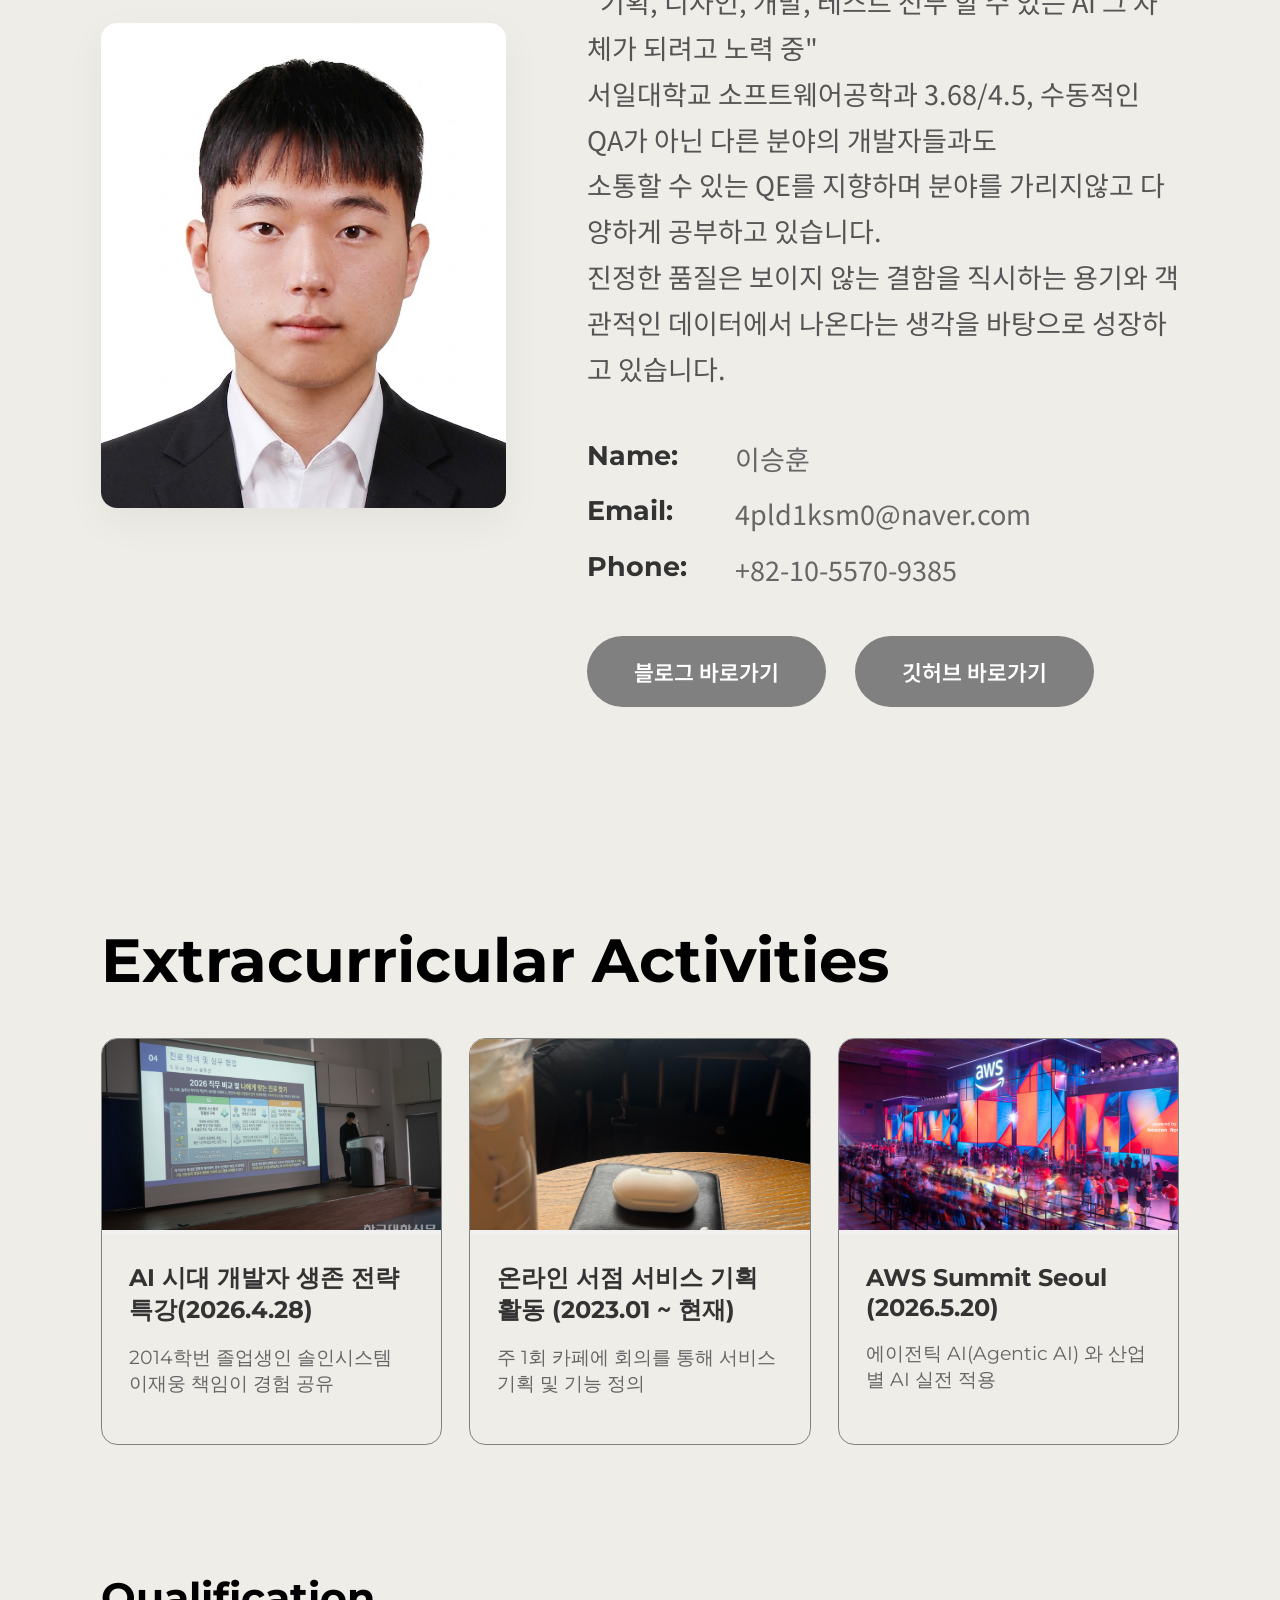
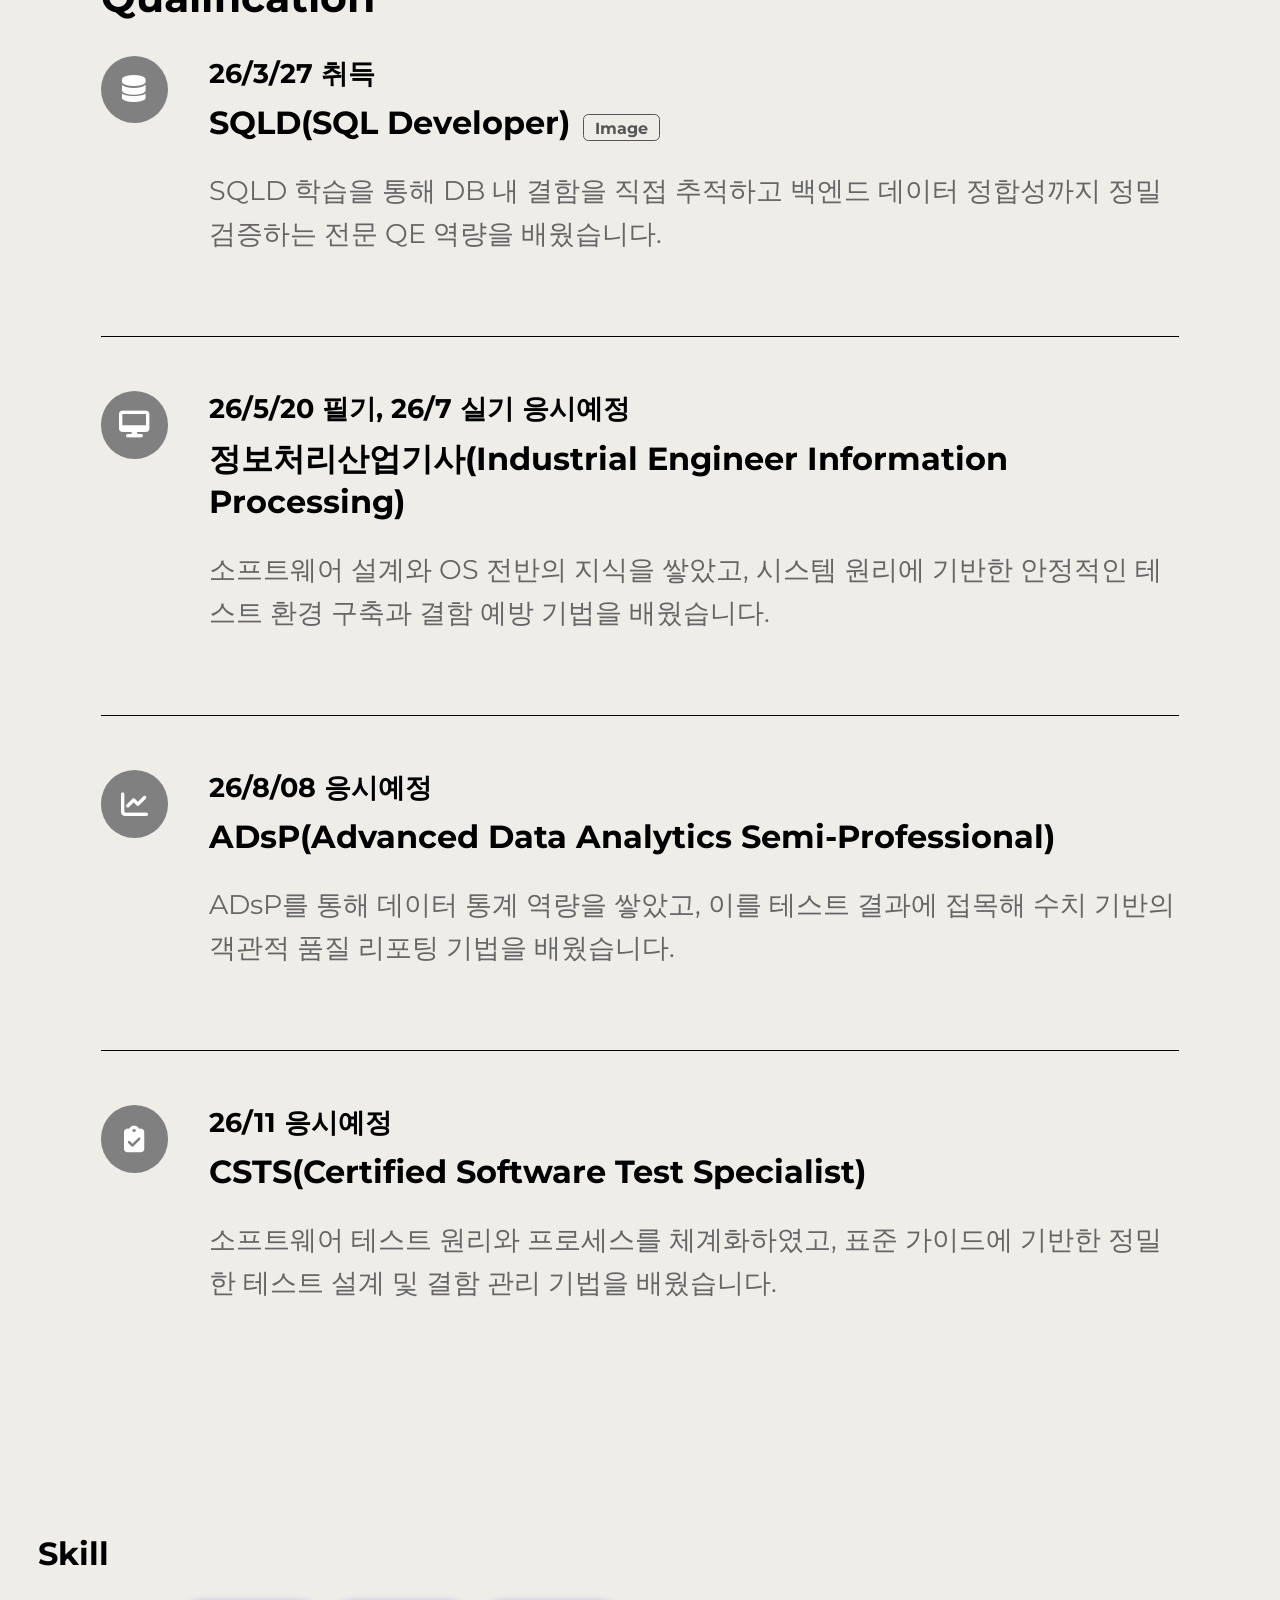
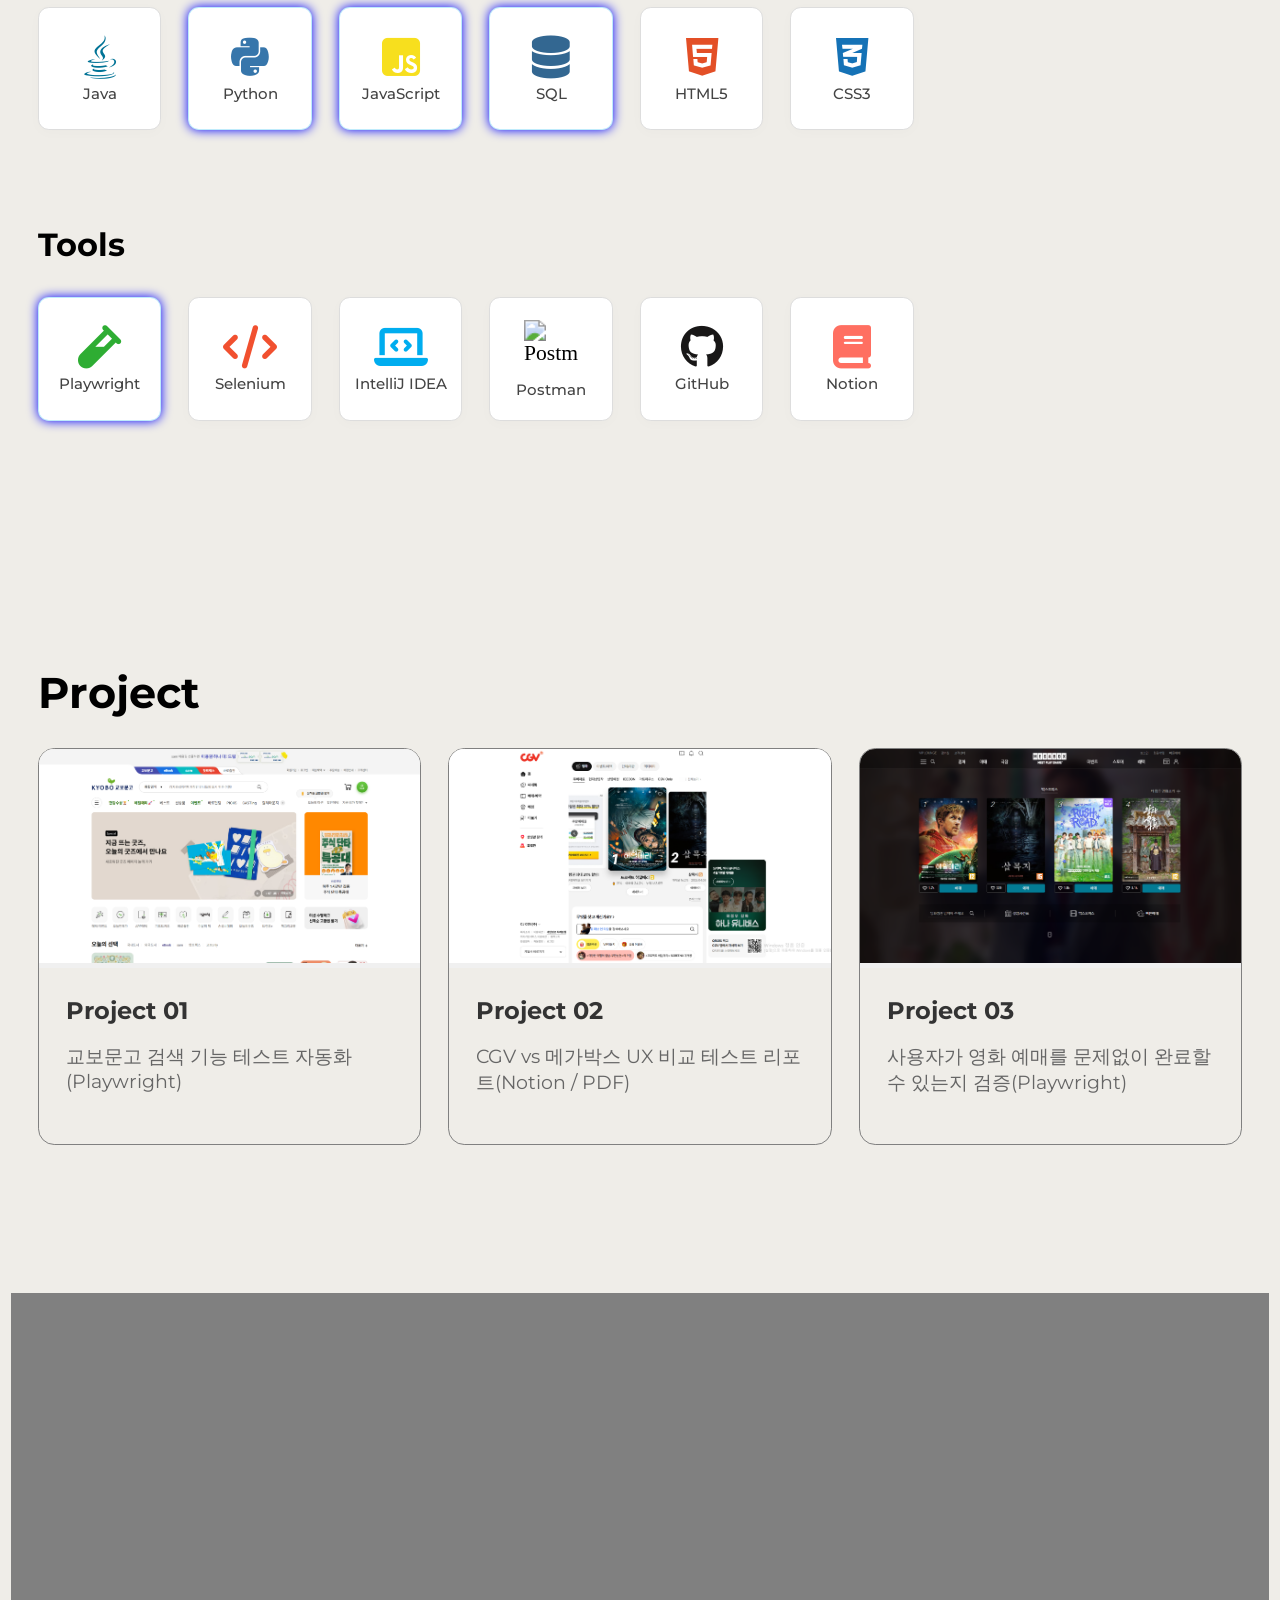
==== commit b4b96306: "Add files via upload" ====
--- a/index.html
+++ b/index.html
@@ -114,7 +114,7 @@
                 </div>
                 <div class="edu-info">
                     <span class="edu-date">26/3/27 취득</span>
-                    <h2><a href="noname.png">SQLD(SQL Developer)</a></h2></a>
+                    <h2>SQLD(SQL Developer)<a href="noname.png"><div class="sqlclick">Image</div></a></h2>
                     <p>SQLD 학습을 통해 DB 내 결함을 직접 추적하고 백엔드 데이터 정합성까지 정밀 검증하는 전문 QE 역량을 배웠습니다.</p>
                 </div>
             </div>
@@ -157,6 +157,9 @@
             <div class="skill-category">
                 <h1 class="skill-type">Skill</h3>
                     <div class="skill-grid">
+                        <div class="skill-box"><i class="fab fa-java" style="color: #007396;"></i>
+                            <p>Java</p>
+                        </div>
                         <a href="https://byeonbyeonchaneun.blogspot.com/2026/04/blog-post_5.html"><div class="skill-box"><i class="fab fa-python" style="color: #3776AB;"></i>
                             <p>Python</p>
                         </div></a>
--- a/style.css
+++ b/style.css
@@ -1,6 +1,6 @@
 body{
     background-color: #EFEDE8;
-    zoom: 140%;
+    zoom: 135%;
 }
 .frame{
     margin: 30px auto;
@@ -503,4 +503,33 @@
     box-shadow: 0 0 8px blue;
     transition: 0.3s ease;
     cursor: pointer;
+}
+.sqlclick {
+    display: inline-flex;  /* 글자가 세로 중앙에 오도록 flex로 변경 */
+    align-items: center;   /* 세로 중앙 정렬 */
+    justify-content: center;
+    
+    /* 💥 중요: 고정 크기 대신 안쪽 여백(padding)으로 글자를 감싸줍니다 */
+    padding: 2px 8px;      /* 위아래 2px, 좌우 8px 여백 */
+    
+    /* 💥 중요: 왼쪽 SQLD(SQL Developer) 글자와의 간격을 벌려줍니다 */
+    margin-left: 10px;     
+    
+    border: 1px solid #555; /* 테두리가 너무 두꺼우면 1px로 줄여보세요 */
+    border-radius: 4px;     /* 살짝 더 부드러운 둥근 모서리 */
+    background-color: transparent;
+    
+    font-size: 12px;        /* 박스 안 Click 글자 크기 (필요시 조절) */
+    font-weight: bold;
+    color: #555;            /* 글자 색상도 테두리와 맞춤 */
+    text-decoration: none;  /* 혹시 모를 링크 밑줄 제거 */
+    
+    cursor: pointer;
+    transition: all 0.2s ease;
+}
+
+/* 마우스를 올렸을 때(호버) 효과 */
+.sqlclick:hover {
+    background-color: #555;
+    color: #fff;            /* 배경이 채워지면서 글자는 흰색으로 */
 }
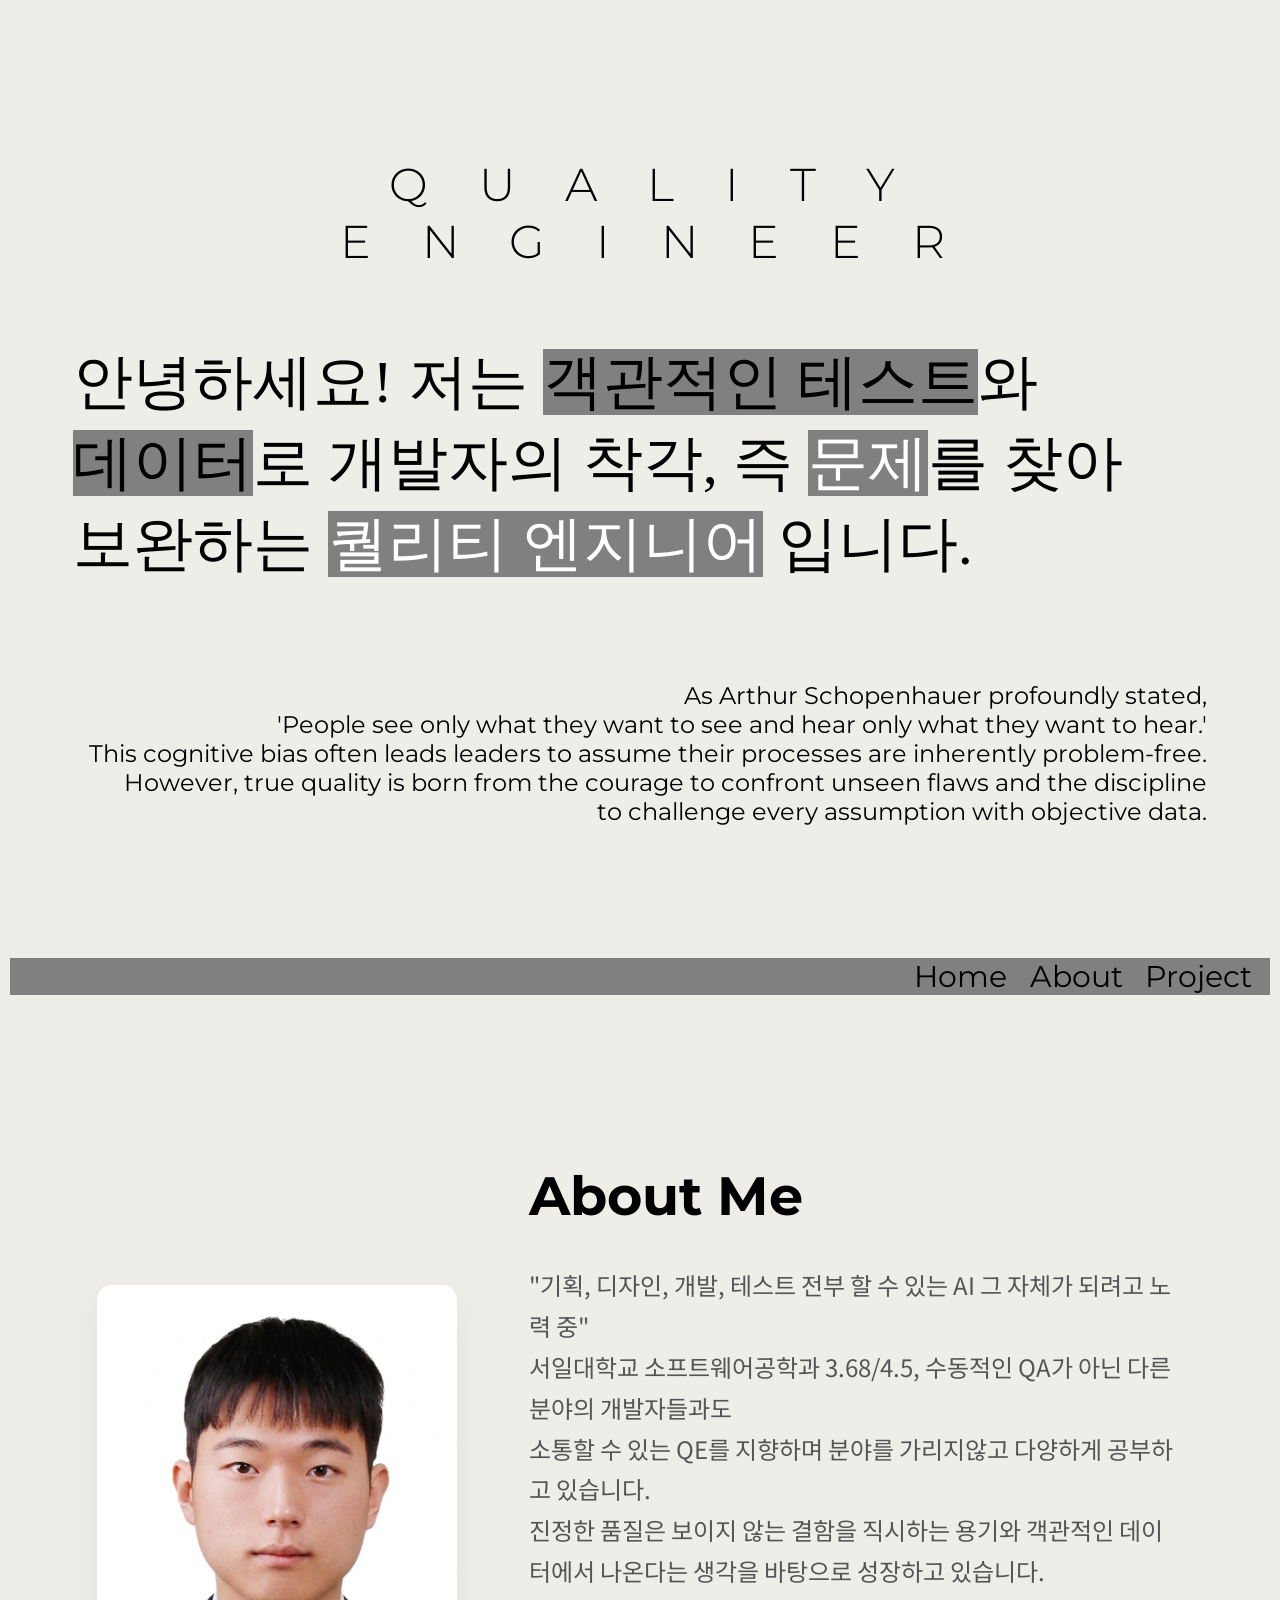
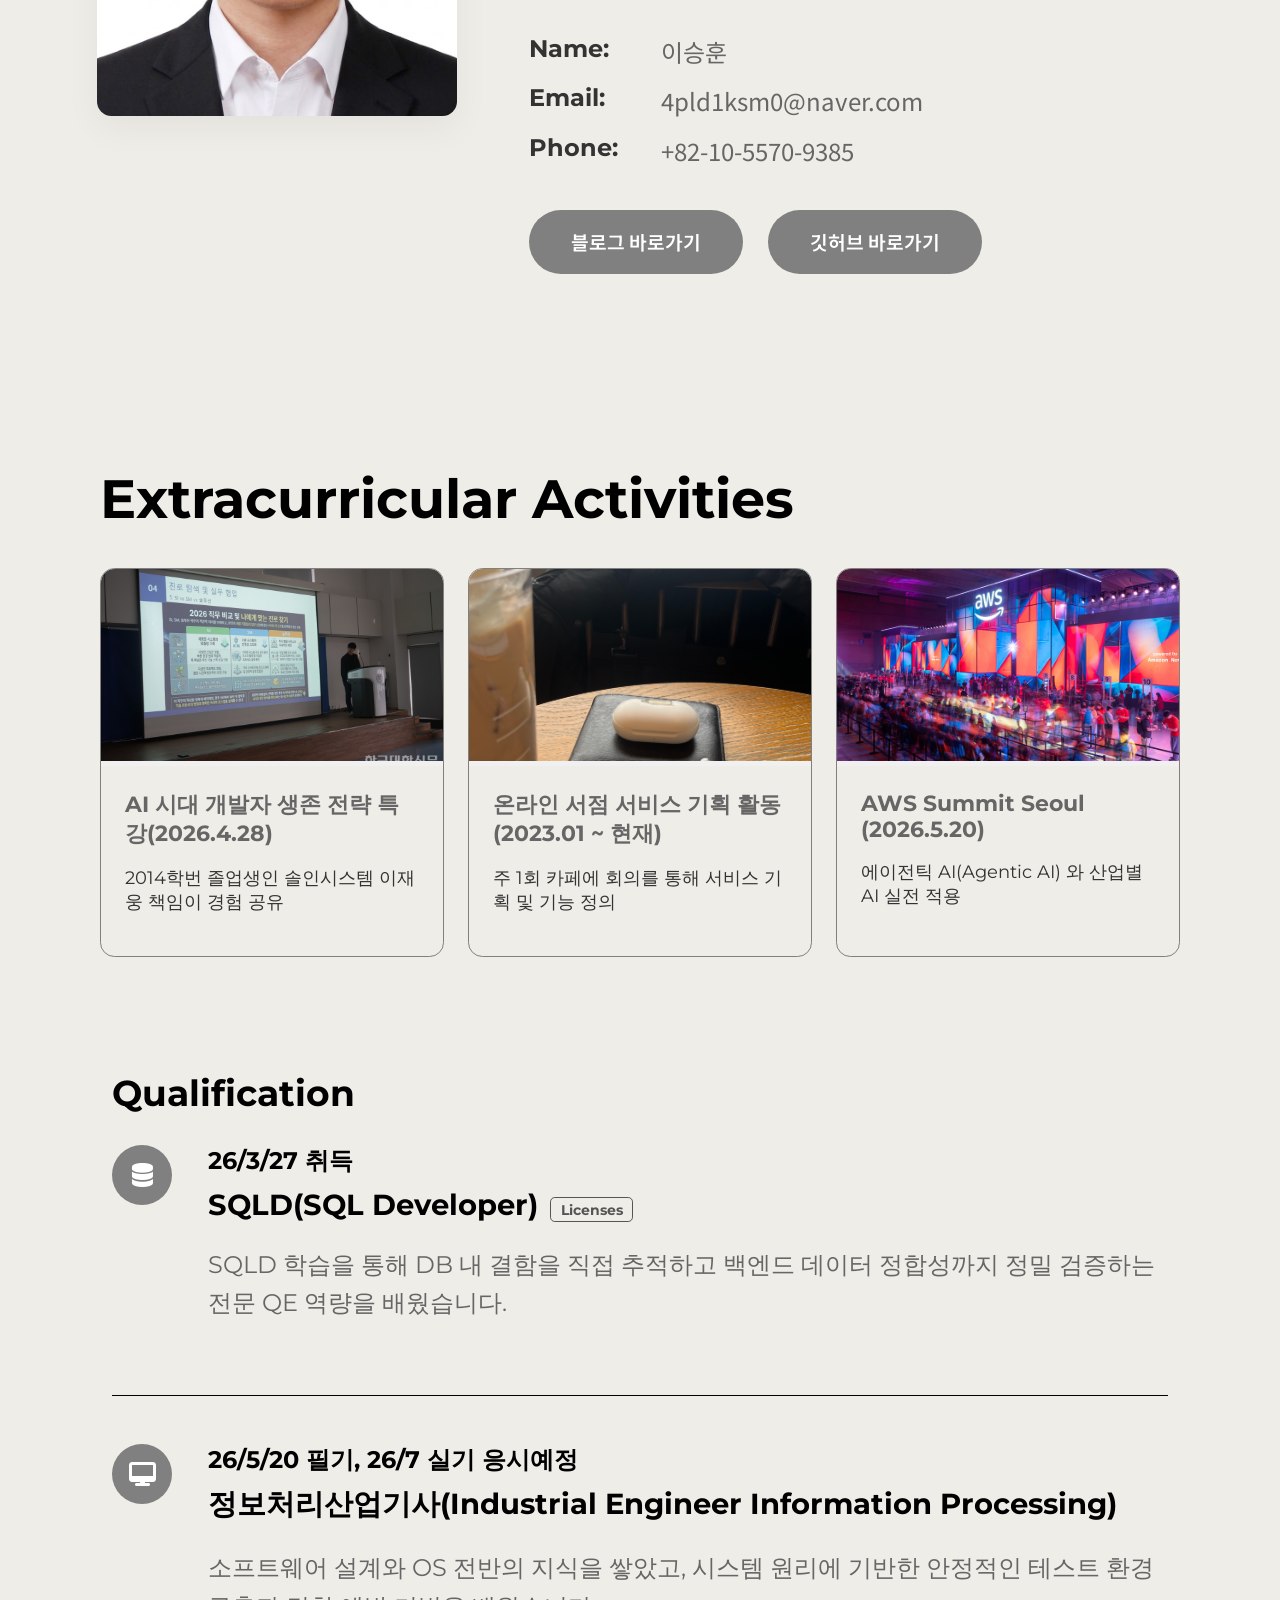
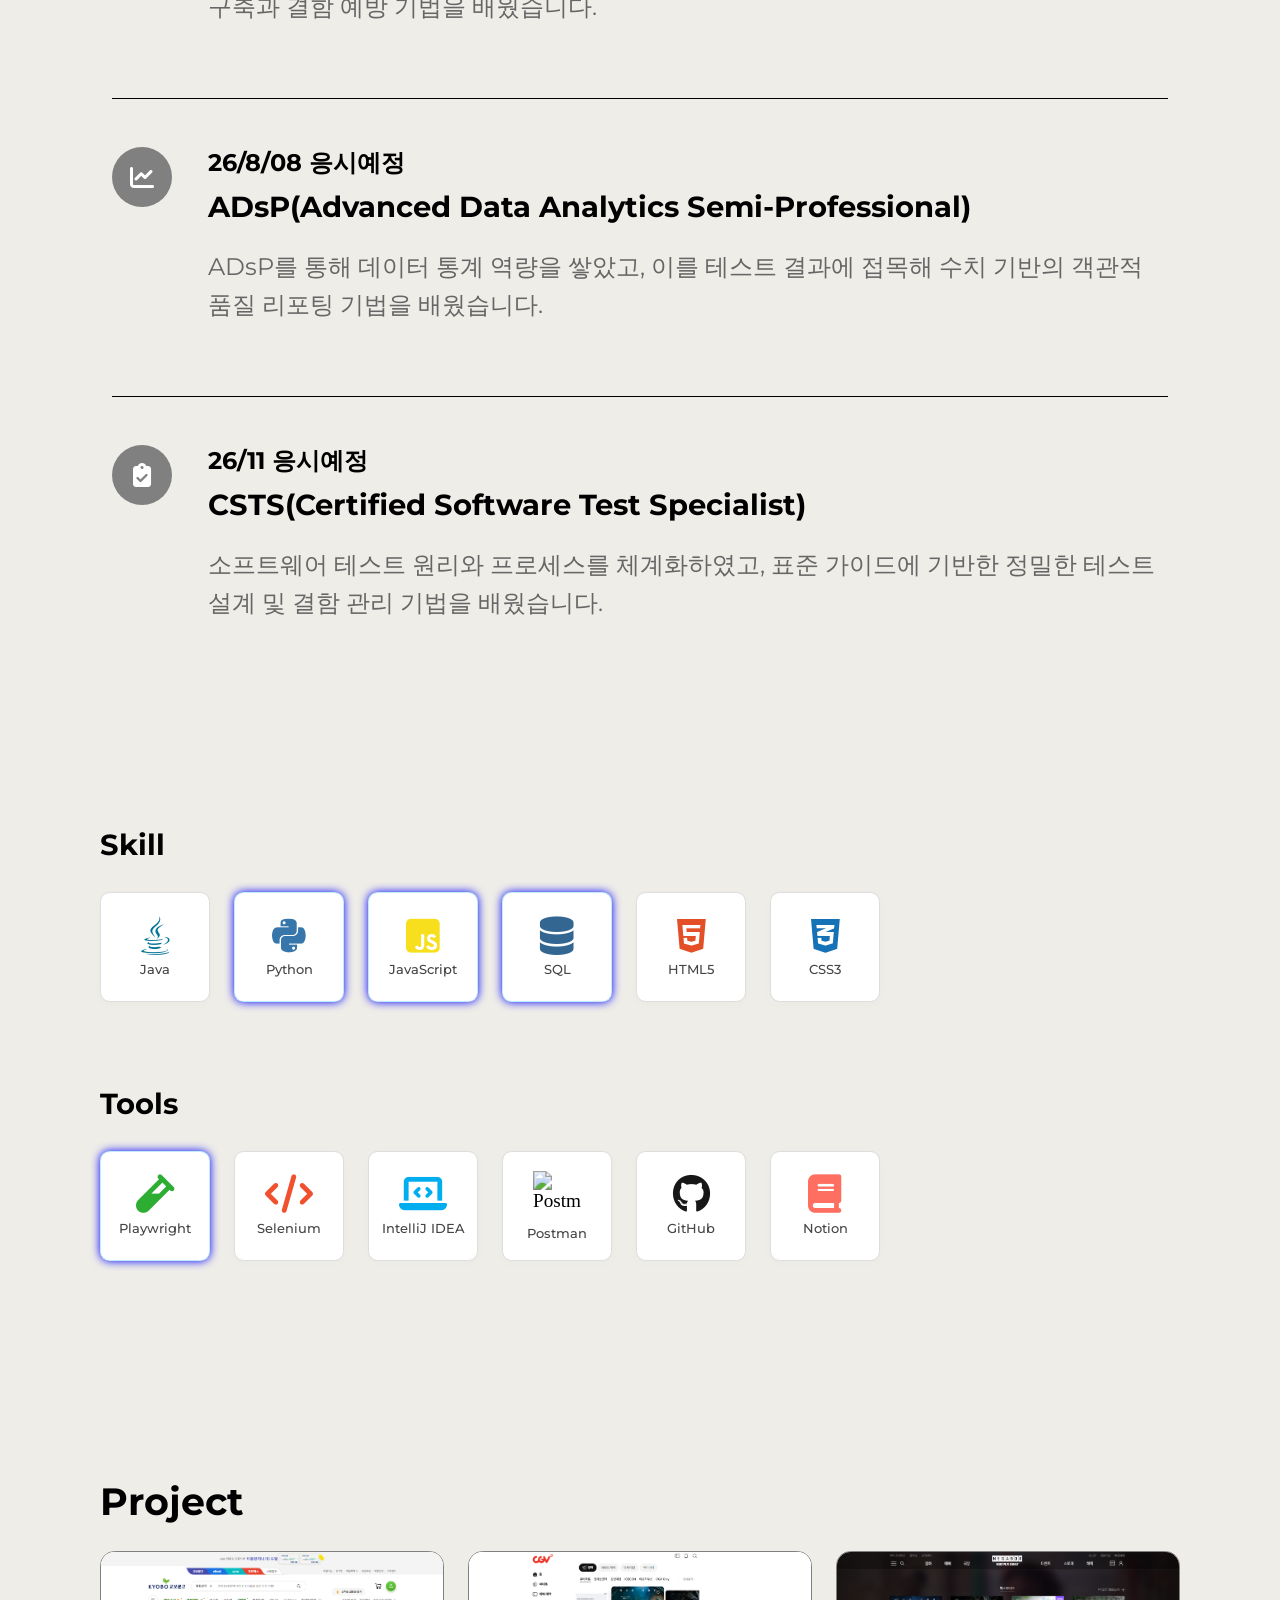
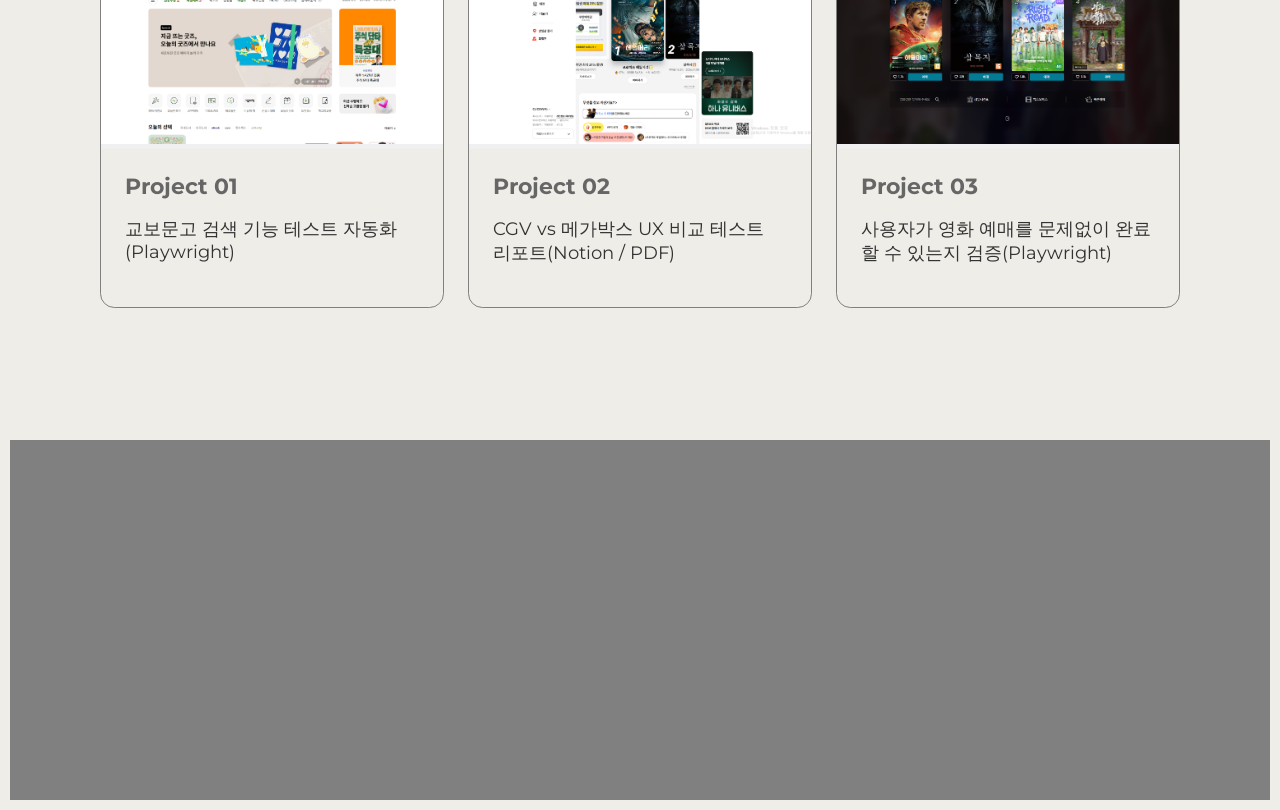
==== commit b0557366: "Add files via upload" ====
--- a/index.html
+++ b/index.html
@@ -114,7 +114,7 @@
                 </div>
                 <div class="edu-info">
                     <span class="edu-date">26/3/27 취득</span>
-                    <h2>SQLD(SQL Developer)<a href="noname.png"><div class="sqlclick">Image</div></a></h2>
+                    <h2>SQLD(SQL Developer)<a href="noname.png"><div class="sqlclick">Licenses</div></a></h2>
                     <p>SQLD 학습을 통해 DB 내 결함을 직접 추적하고 백엔드 데이터 정합성까지 정밀 검증하는 전문 QE 역량을 배웠습니다.</p>
                 </div>
             </div>
@@ -229,7 +229,7 @@
                 </div>
                 <div class="info">
                     <h3>Project 02</h3>
-                    <p>CGV vs 메가박스 UX 비교 테스트 리포트(Notion / PDF)</p>
+                    <p>CGV vs 메가박스 UX 비교 테스트 <br>리포트(Notion / PDF)</p>
                 </div>
             </a>
             <a href="https://www.notion.so/33a88caeeab280ad96defe36ae56b0e7?source=copy_link" class="card"
--- a/style.css
+++ b/style.css
@@ -1,6 +1,6 @@
 body{
     background-color: #EFEDE8;
-    zoom: 135%;
+    zoom: 120%;
 }
 .frame{
     margin: 30px auto;
@@ -326,12 +326,13 @@
 
 .info h3 {
   margin: 0 0 10px 0;
+  color : #666;
   font-size: 18px;
 }
 
 .info p {
-  font-size: 14px;
-  color: #666;
+  font-size: 15px;
+  color: #333;
   margin-bottom: 15px;
 }
 
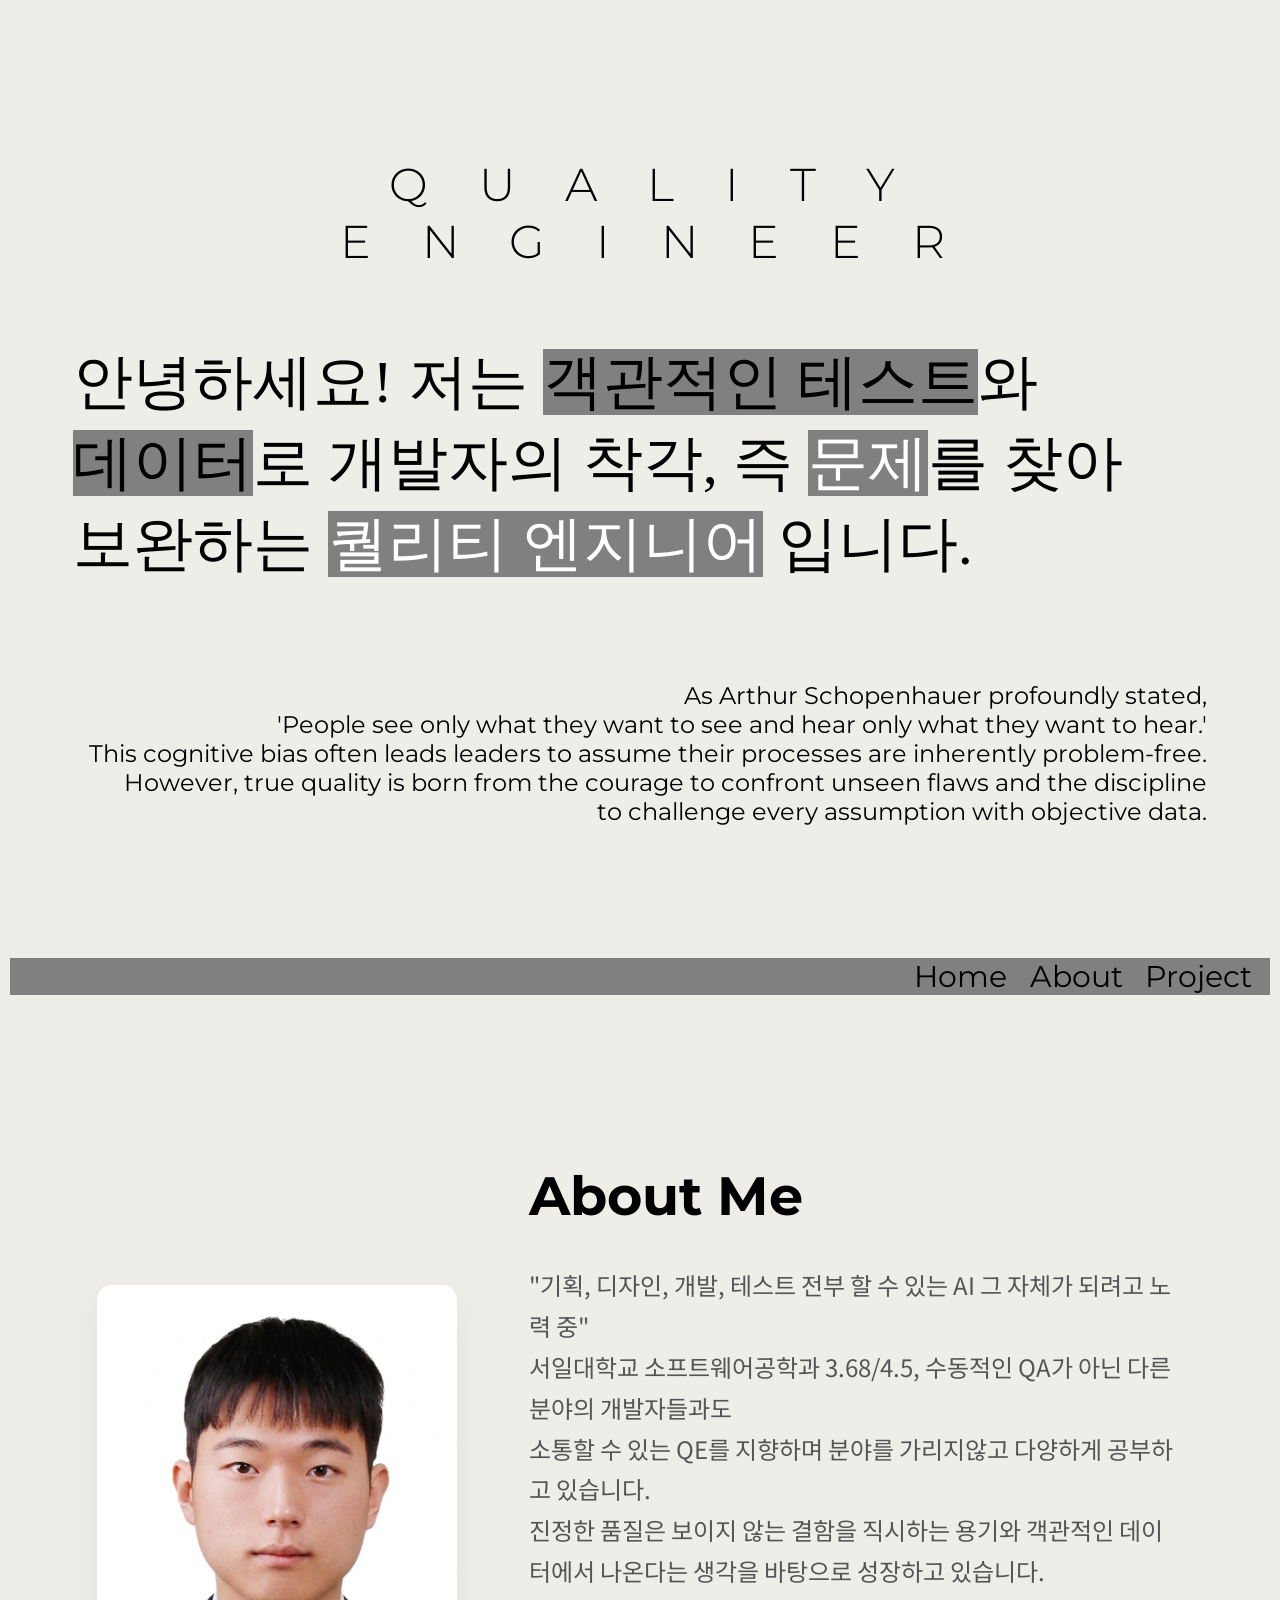
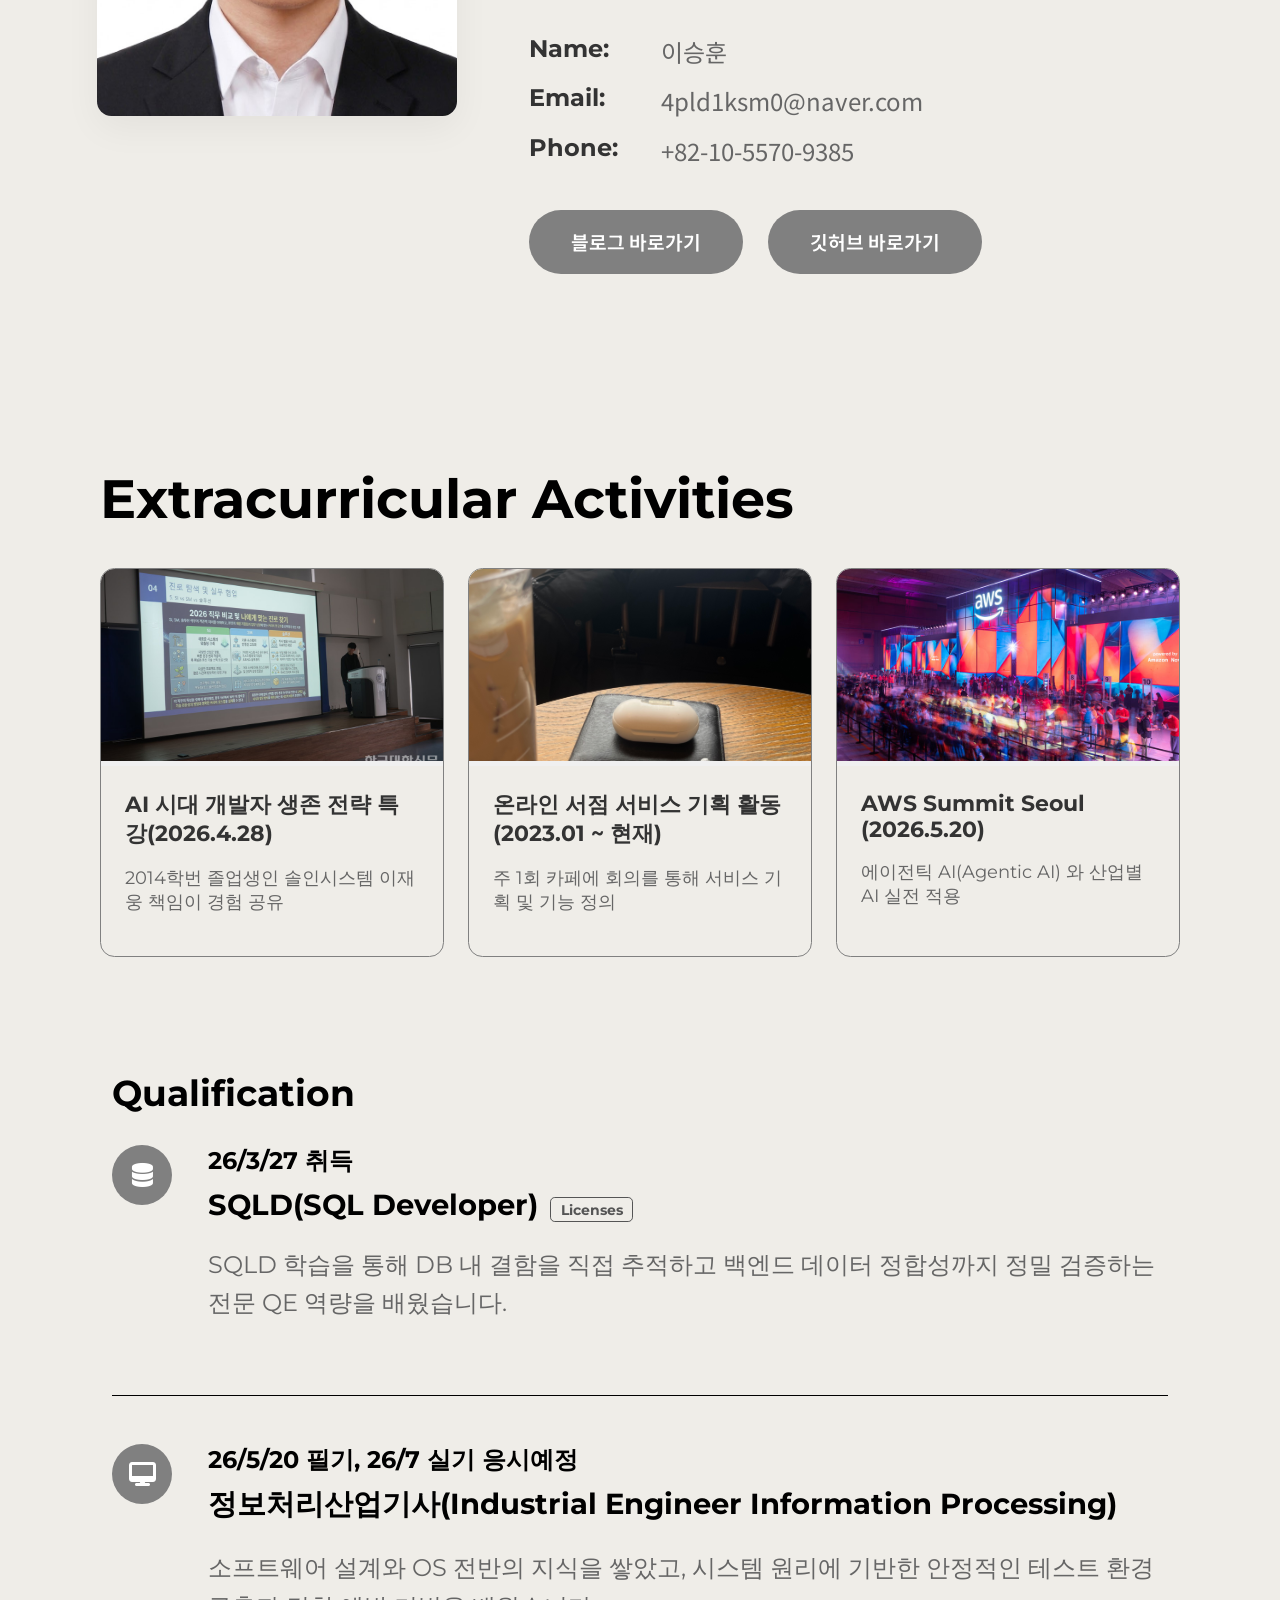
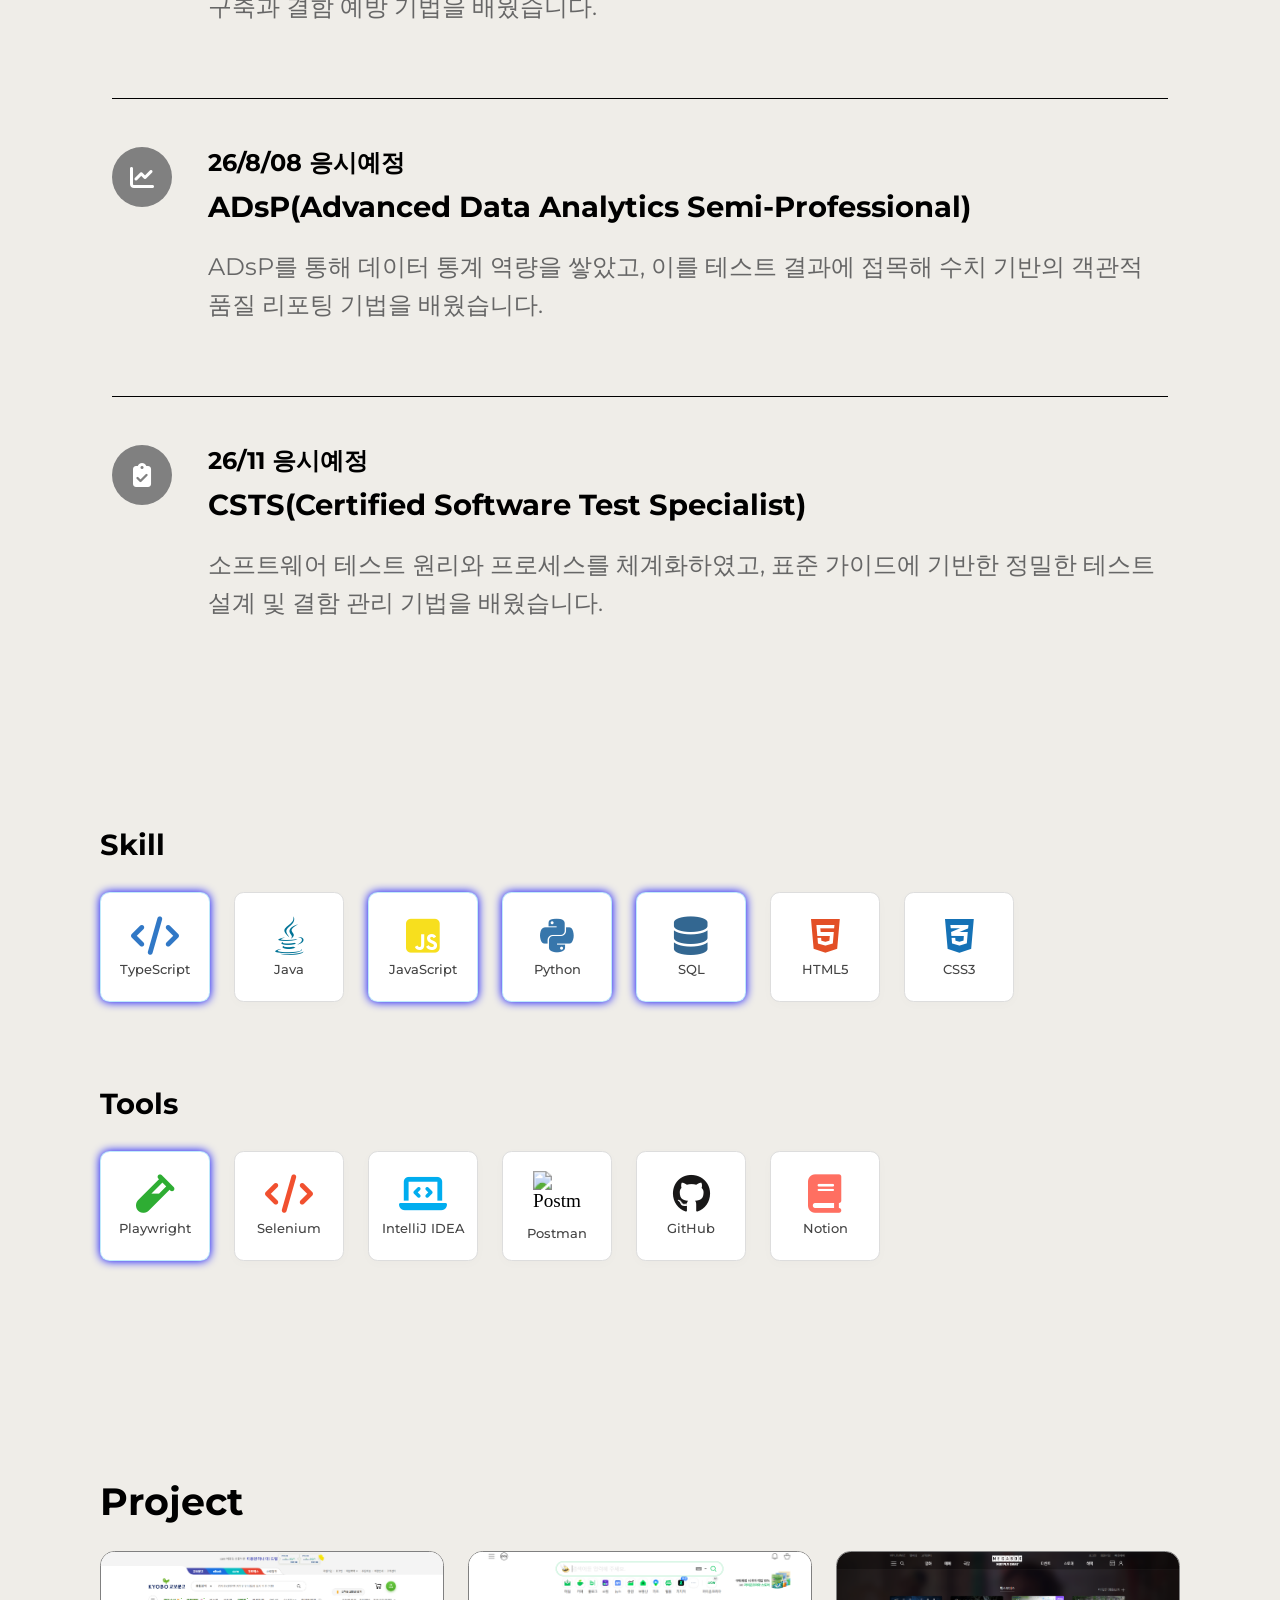
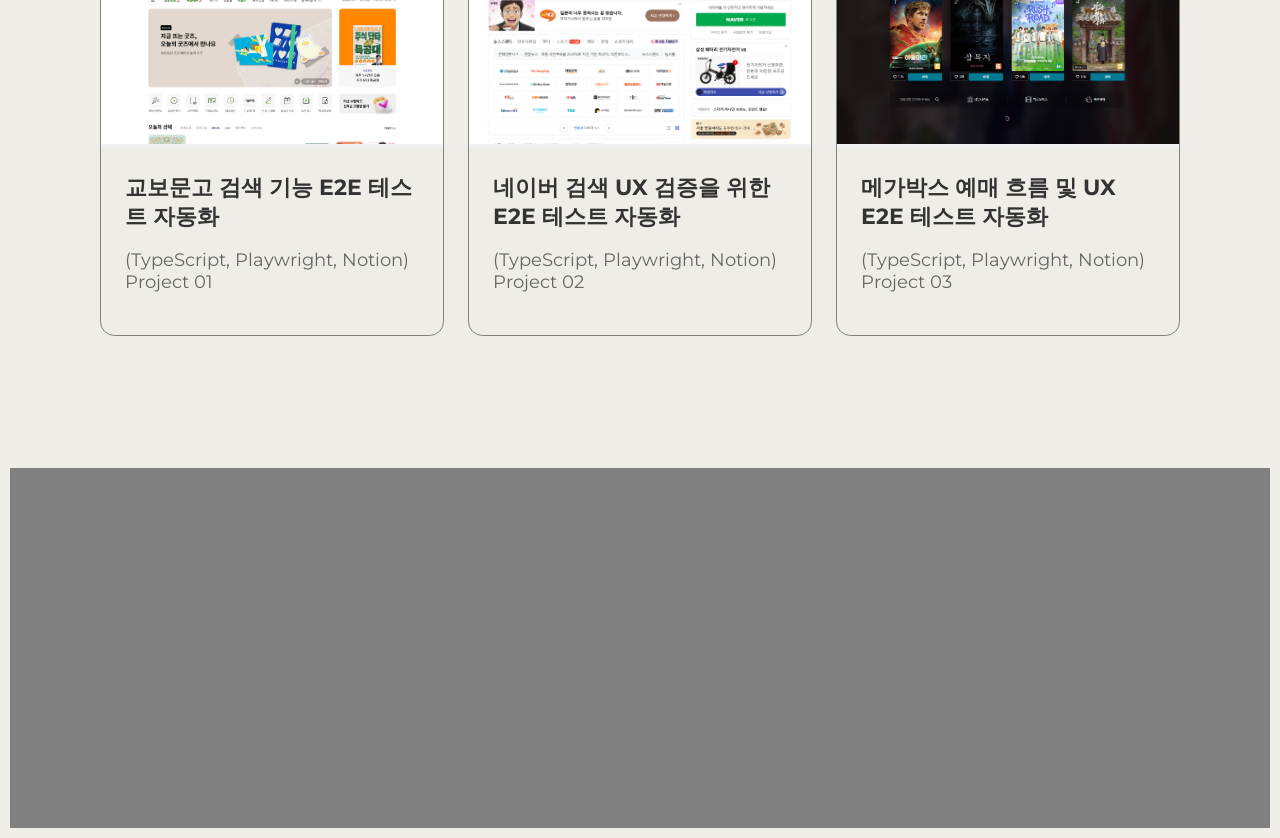
==== commit e5d70d1f: "Add files via upload" ====
--- a/index.html
+++ b/index.html
@@ -156,15 +156,18 @@
         <div class="skill-container">
             <div class="skill-category">
                 <h1 class="skill-type">Skill</h3>
-                    <div class="skill-grid">
+                        <div class="skill-grid">
+                         <a href="https://byeonbyeonchaneun.blogspot.com/2026/05/1.html"><div class="skill-box"><i class="fas fa-code" style="color: #3178C6;"></i>
+                            <p>TypeScript</p>
+                        </div></a>
                         <div class="skill-box"><i class="fab fa-java" style="color: #007396;"></i>
                             <p>Java</p>
                         </div>
+                        <a href="https://byeonbyeonchaneun.blogspot.com/2026/04/blog-post.html"><div class="skill-box"><i class="fab fa-js-square" style="color: #F7DF1E;"></i>
+                            <p>JavaScript</p>
+                        </div></a>
                         <a href="https://byeonbyeonchaneun.blogspot.com/2026/04/blog-post_5.html"><div class="skill-box"><i class="fab fa-python" style="color: #3776AB;"></i>
                             <p>Python</p>
-                        </div></a>
-                        <a href="https://byeonbyeonchaneun.blogspot.com/2026/04/blog-post.html"><div class="skill-box"><i class="fab fa-js-square" style="color: #F7DF1E;"></i>
-                            <p>JavaScript</p>
                         </div></a>
                         <a href="https://byeonbyeonchaneun.blogspot.com/2026/04/sqld-hak.html"><div class="skill-box"><i class="fas fa-database" style="color: #336791;"></i>
                             <p>SQL</p>
@@ -218,28 +221,30 @@
                     <img src="kyobo.png" alt="프로젝트 1">
                 </div>
                 <div class="info">
-                    <h3>Project 01</h3>
-                    <p>교보문고 검색 기능 테스트 자동화 (Playwright)</p>
+                    <h3>교보문고 검색 기능 E2E 테스트 자동화</h3>
+                    <p>(TypeScript, Playwright, Notion)<br>Project 01</p>
                 </div>
             </a>
+
+            <a href="https://www.notion.so/33a88caeeab280ad96defe36ae56b0e7?source=copy_link" class="card"
+                target="_blank">
+                <div class="img-box">
+                    <img src="naver.png" alt="프로젝트 3">
+                </div>
+                <div class="info">
+                    <h3>네이버 검색 UX 검증을 위한 E2E 테스트 자동화</h3>
+                    <p>(TypeScript, Playwright, Notion)<br>Project 02</p>
+                </div>
+            </a>
+            
             <a href="https://www.notion.so/vs-CGV-UX-33a88caeeab2809288b2f9d9ab507201?source=copy_link" class="card"
                 target="_blank">
                 <div class="img-box">
-                    <img src="CGV.png" alt="프로젝트 2">
+                    <img src="mega.png" alt="프로젝트 2">
                 </div>
                 <div class="info">
-                    <h3>Project 02</h3>
-                    <p>CGV vs 메가박스 UX 비교 테스트 <br>리포트(Notion / PDF)</p>
-                </div>
-            </a>
-            <a href="https://www.notion.so/33a88caeeab280ad96defe36ae56b0e7?source=copy_link" class="card"
-                target="_blank">
-                <div class="img-box">
-                    <img src="mega.png" alt="프로젝트 3">
-                </div>
-                <div class="info">
-                    <h3>Project 03</h3>
-                    <p>사용자가 영화 예매를 문제없이 완료할 수 있는지 검증(Playwright)</p>
+                    <h3>메가박스 예매 흐름 및 UX E2E 테스트 자동화</h3>
+                    <p>(TypeScript, Playwright, Notion)<br>Project 03</p>
                 </div>
             </a>
         </div>
--- a/style.css
+++ b/style.css
@@ -326,13 +326,13 @@
 
 .info h3 {
   margin: 0 0 10px 0;
-  color : #666;
+  color : #333;
   font-size: 18px;
 }
 
 .info p {
   font-size: 15px;
-  color: #333;
+  color: #666;
   margin-bottom: 15px;
 }
 
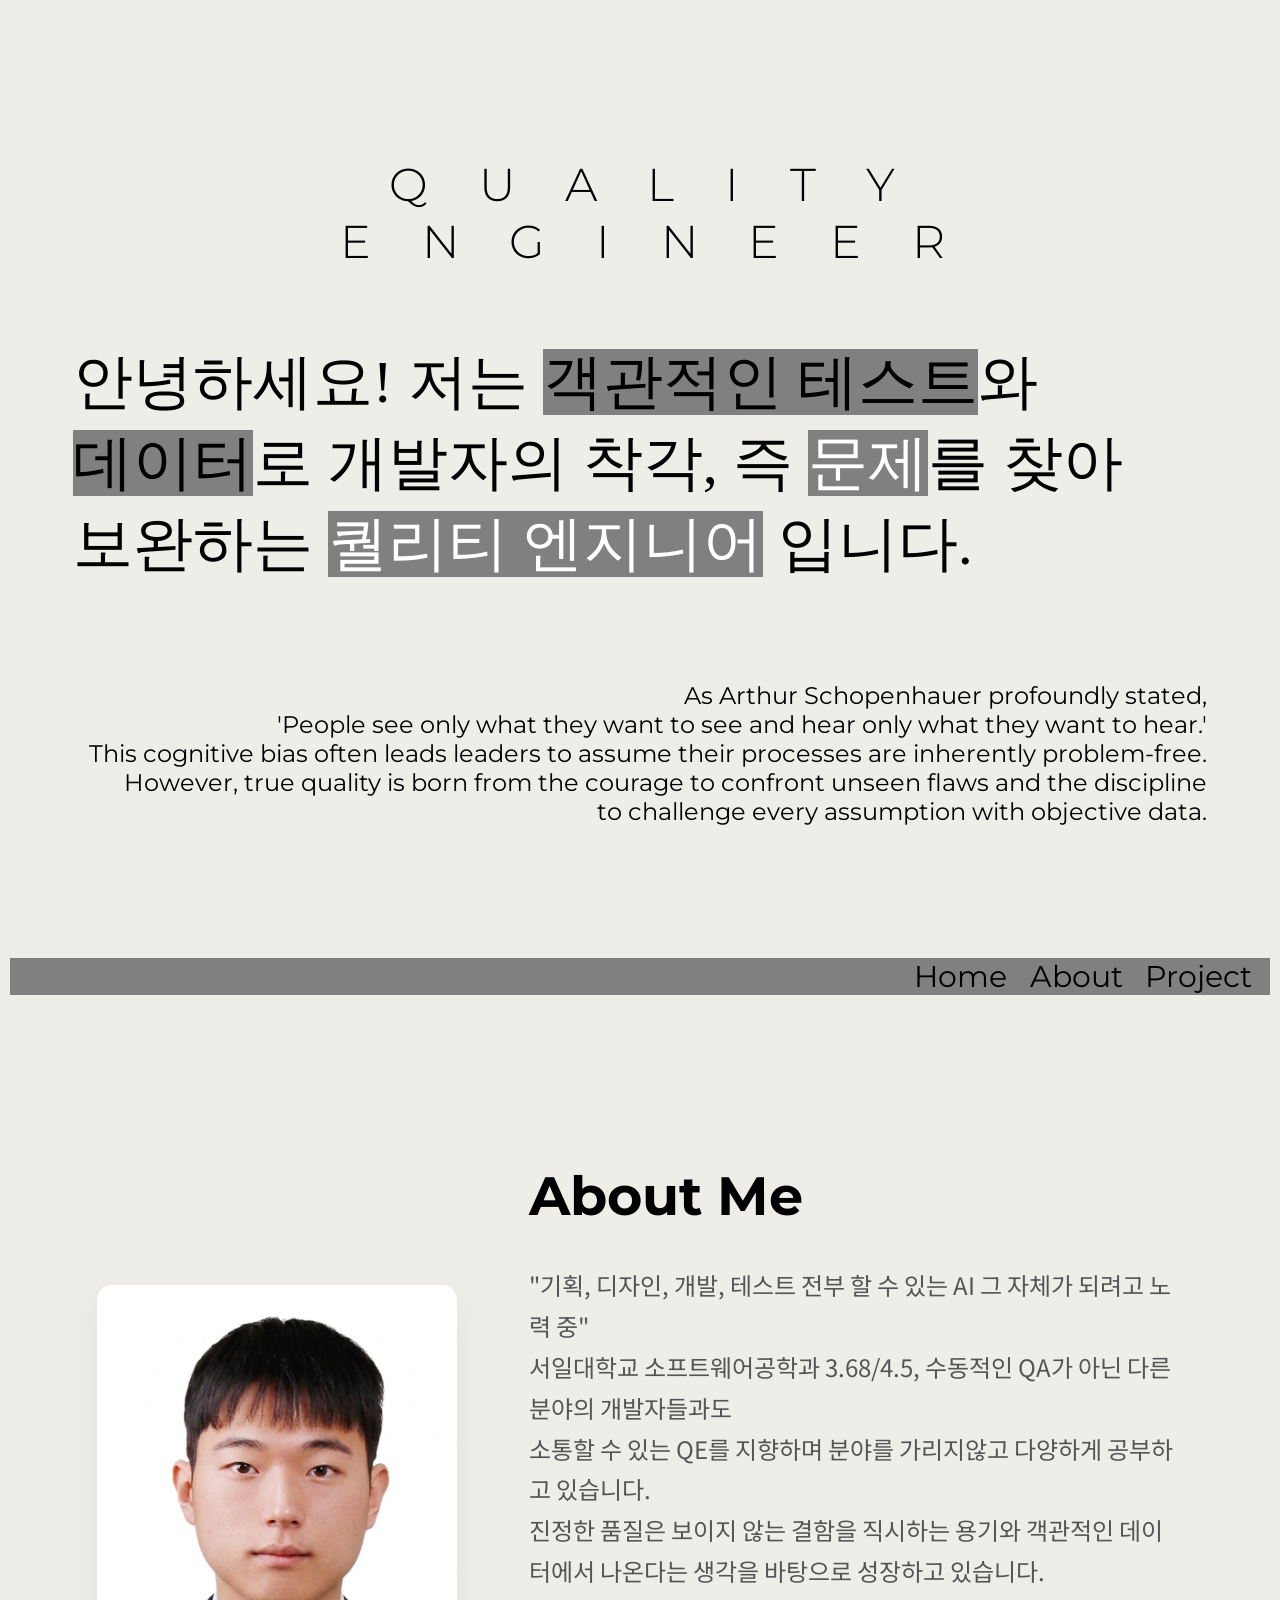
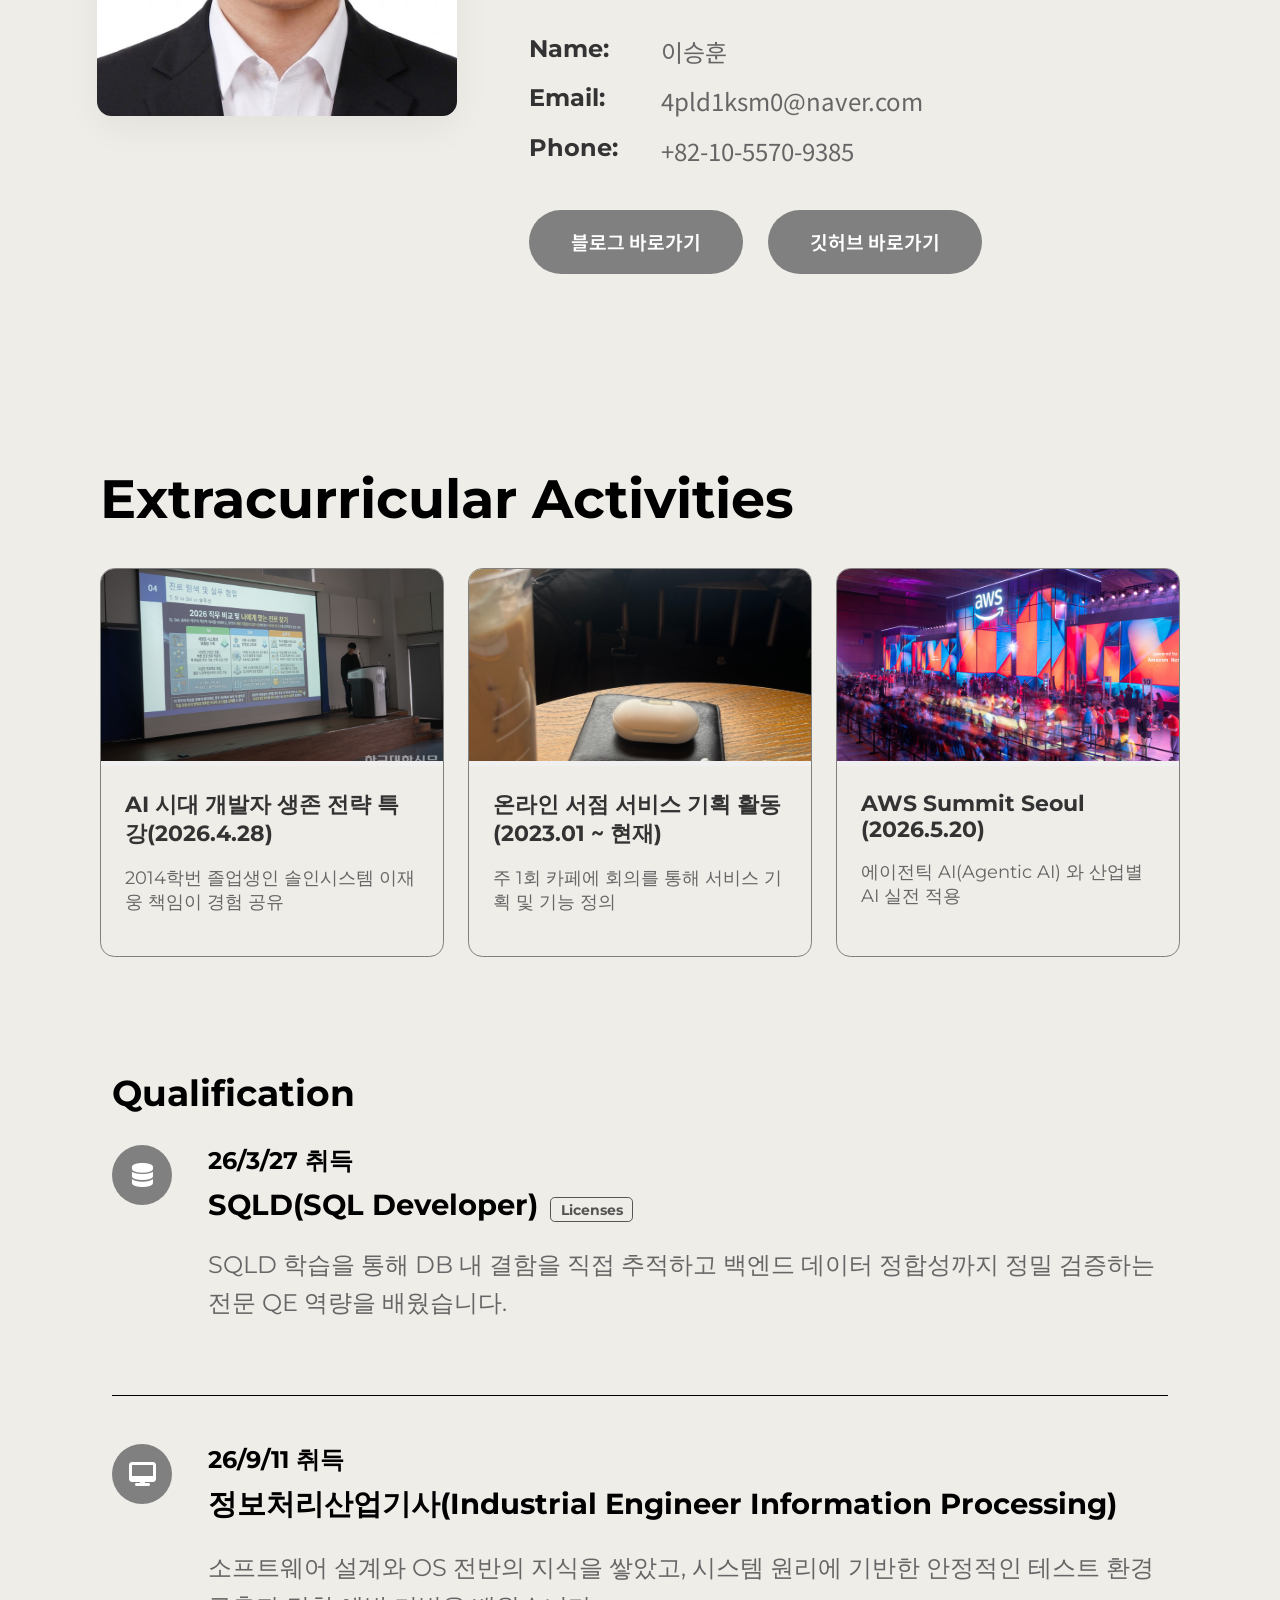
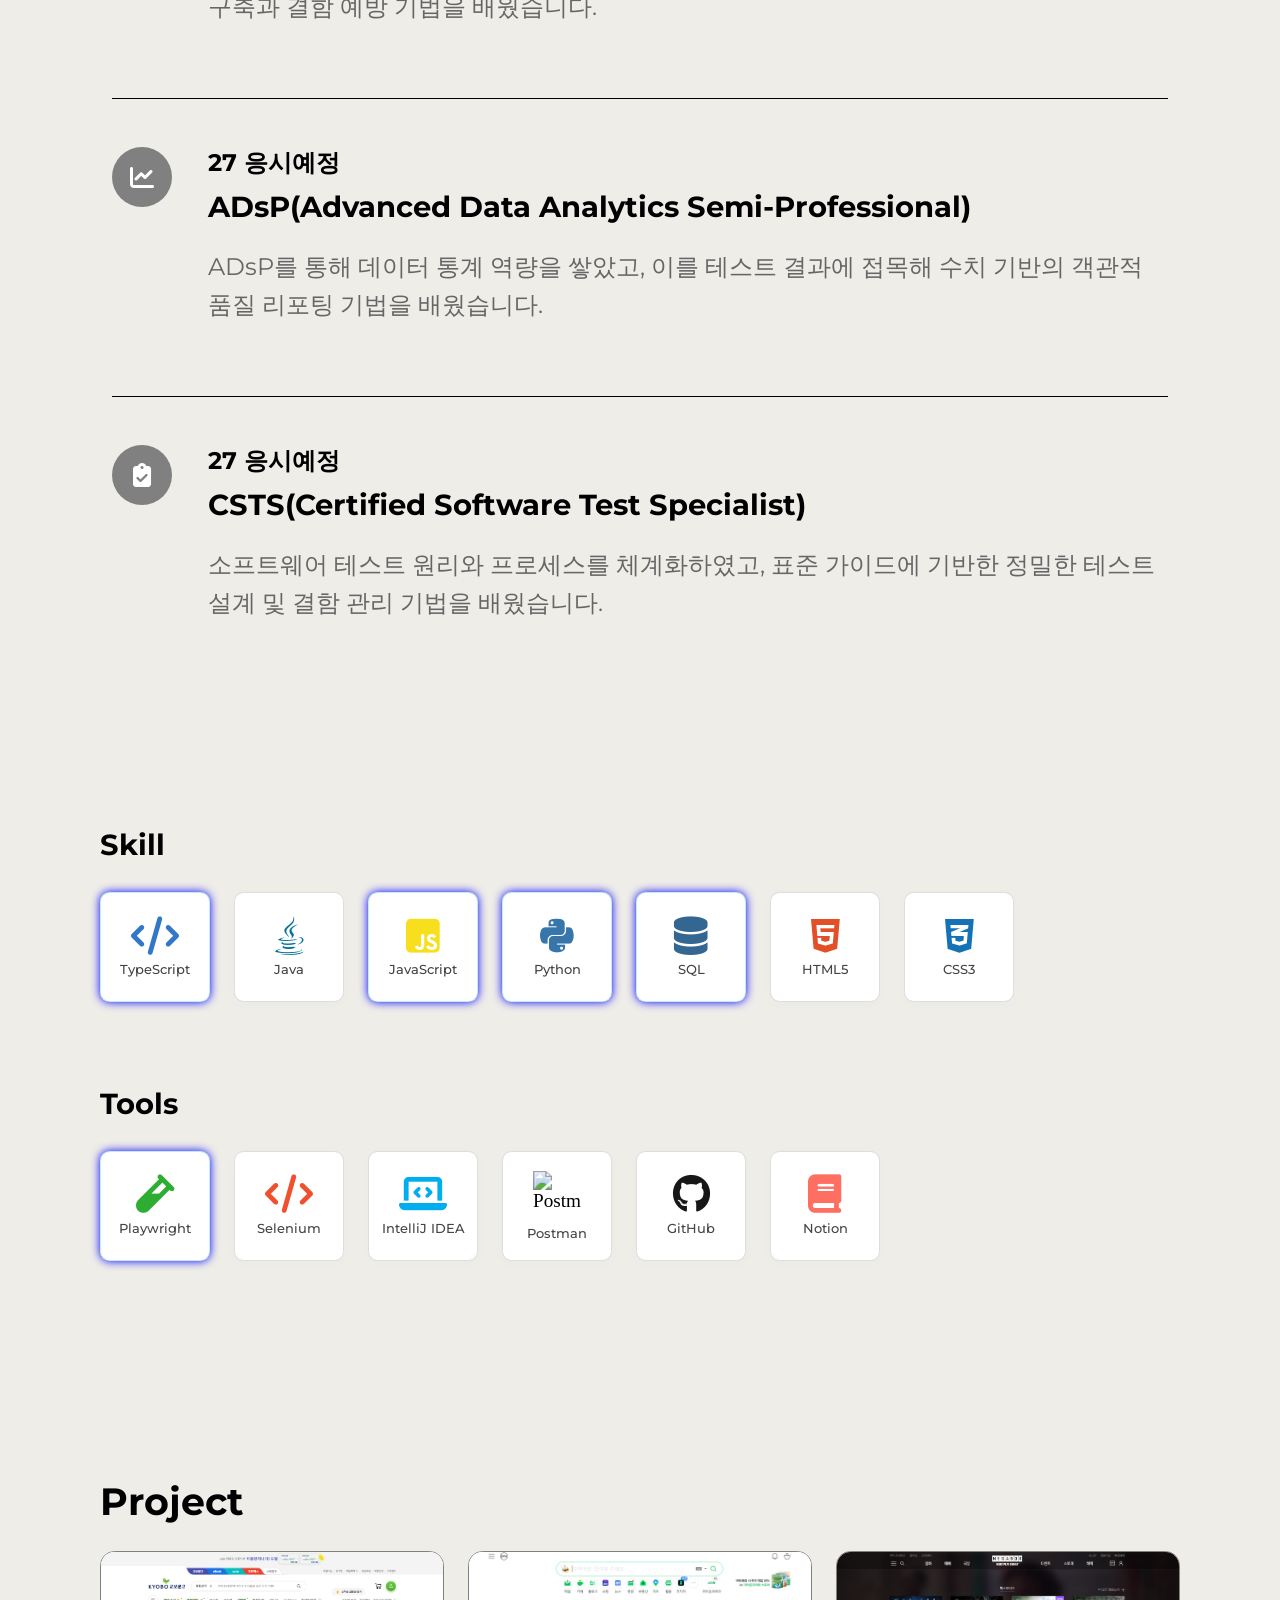
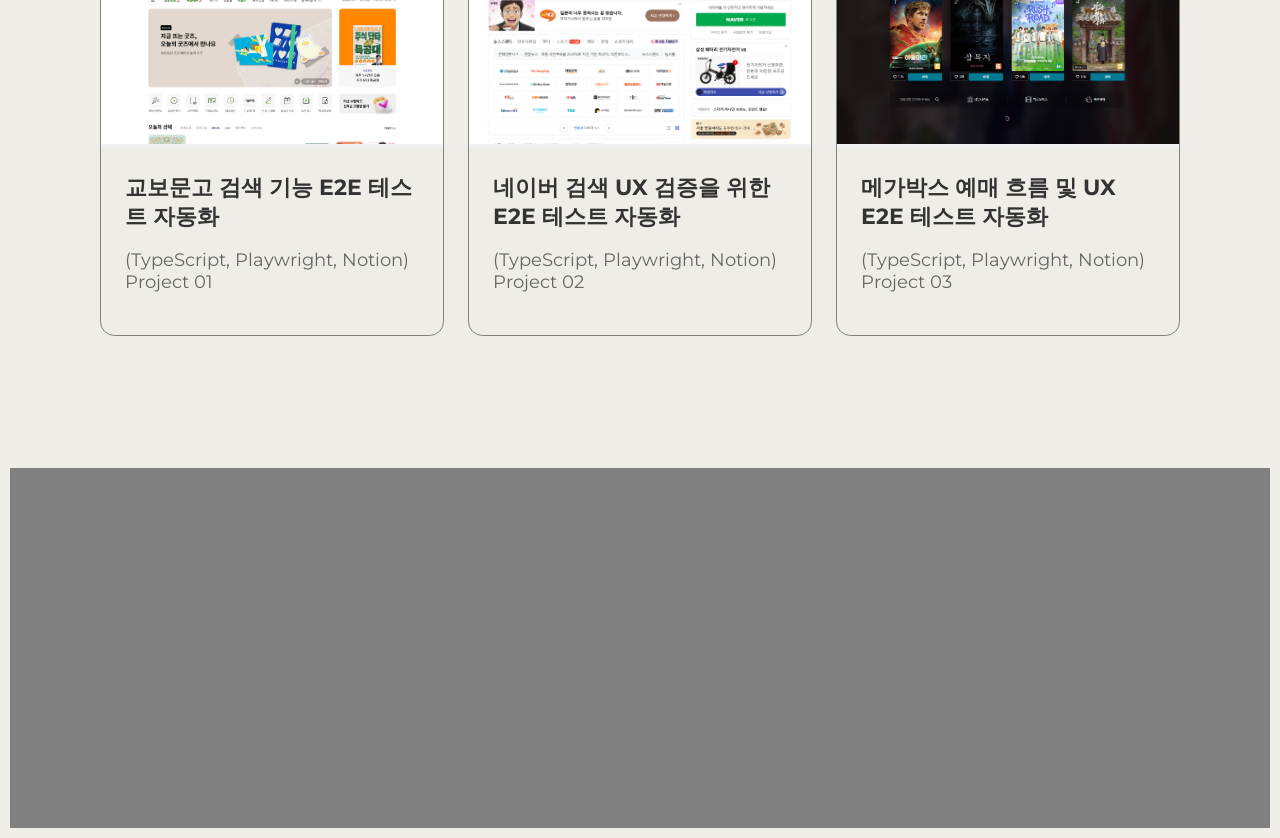
==== commit 7d953647: "Add files via upload" ====
--- a/index.html
+++ b/index.html
@@ -124,7 +124,7 @@
                     <div class="icon-circle"><i class="fas fa-desktop"></i></div>
                 </div>
                 <div class="edu-info">
-                    <span class="edu-date">26/5/20 필기, 26/7 실기 응시예정</span>
+                    <span class="edu-date">26/9/11 취득</span>
                     <h2>정보처리산업기사(Industrial Engineer Information Processing)</h2>
                     <p>소프트웨어 설계와 OS 전반의 지식을 쌓았고, 시스템 원리에 기반한 안정적인 테스트 환경 구축과 결함 예방 기법을 배웠습니다.</p>
                 </div>
@@ -134,7 +134,7 @@
                     <div class="icon-circle"><i class="fas fa-chart-line"></i></div>
                 </div>
                 <div class="edu-info">
-                    <span class="edu-date">26/8/08 응시예정</span>
+                    <span class="edu-date">27 응시예정</span>
                     <h2>ADsP(Advanced Data Analytics Semi-Professional)</h2>
                     <p>ADsP를 통해 데이터 통계 역량을 쌓았고, 이를 테스트 결과에 접목해 수치 기반의 객관적 품질 리포팅 기법을 배웠습니다.</p>
                 </div>
@@ -146,10 +146,12 @@
                     <div class="icon-circle"><i class="fas fa-clipboard-check"></i></div>
                 </div>
                 <div class="edu-info">
-                    <span class="edu-date">26/11 응시예정</span>
+                    <span class="edu-date">27 응시예정</span>
                     <h2>CSTS(Certified Software Test Specialist)</h2>
                     <p>소프트웨어 테스트 원리와 프로세스를 체계화하였고, 표준 가이드에 기반한 정밀한 테스트 설계 및 결함 관리 기법을 배웠습니다.</p>
                 </div>
+
+
         </section>
     </div>
     <section id="skills-section">
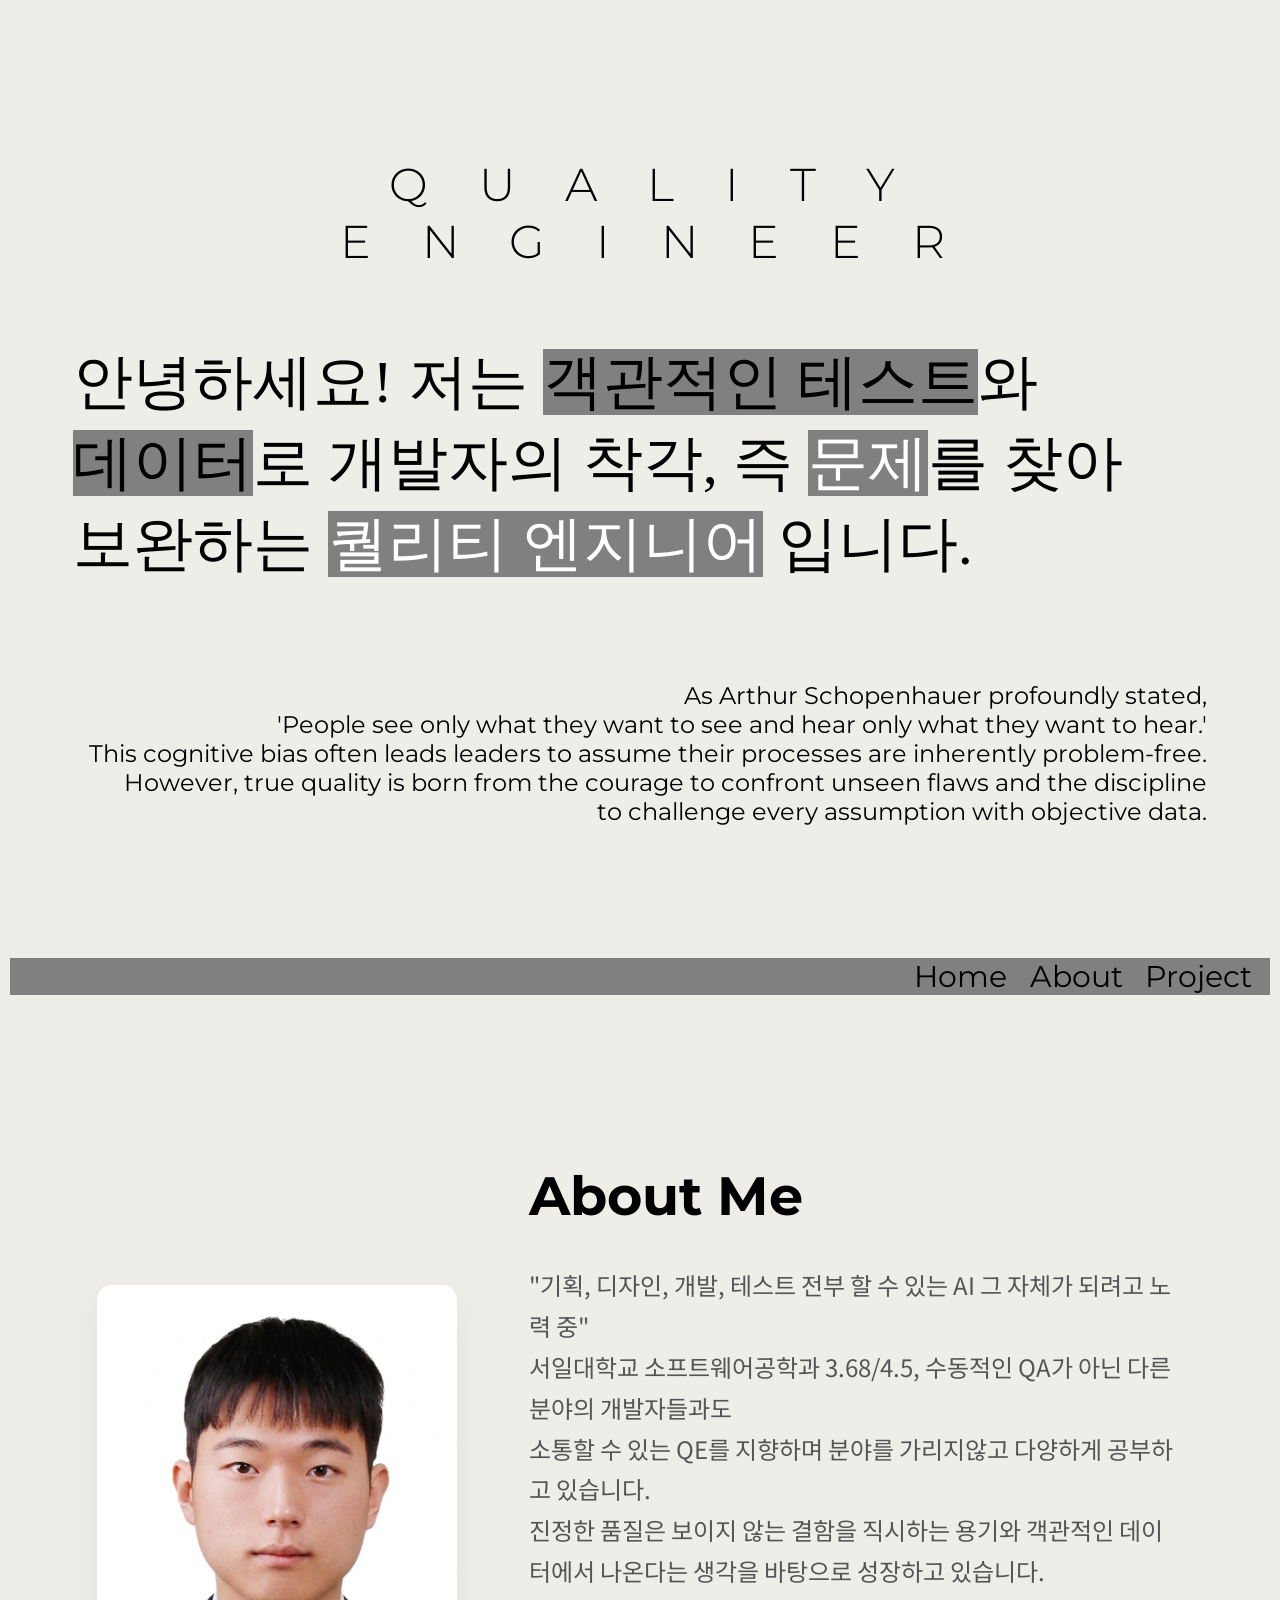
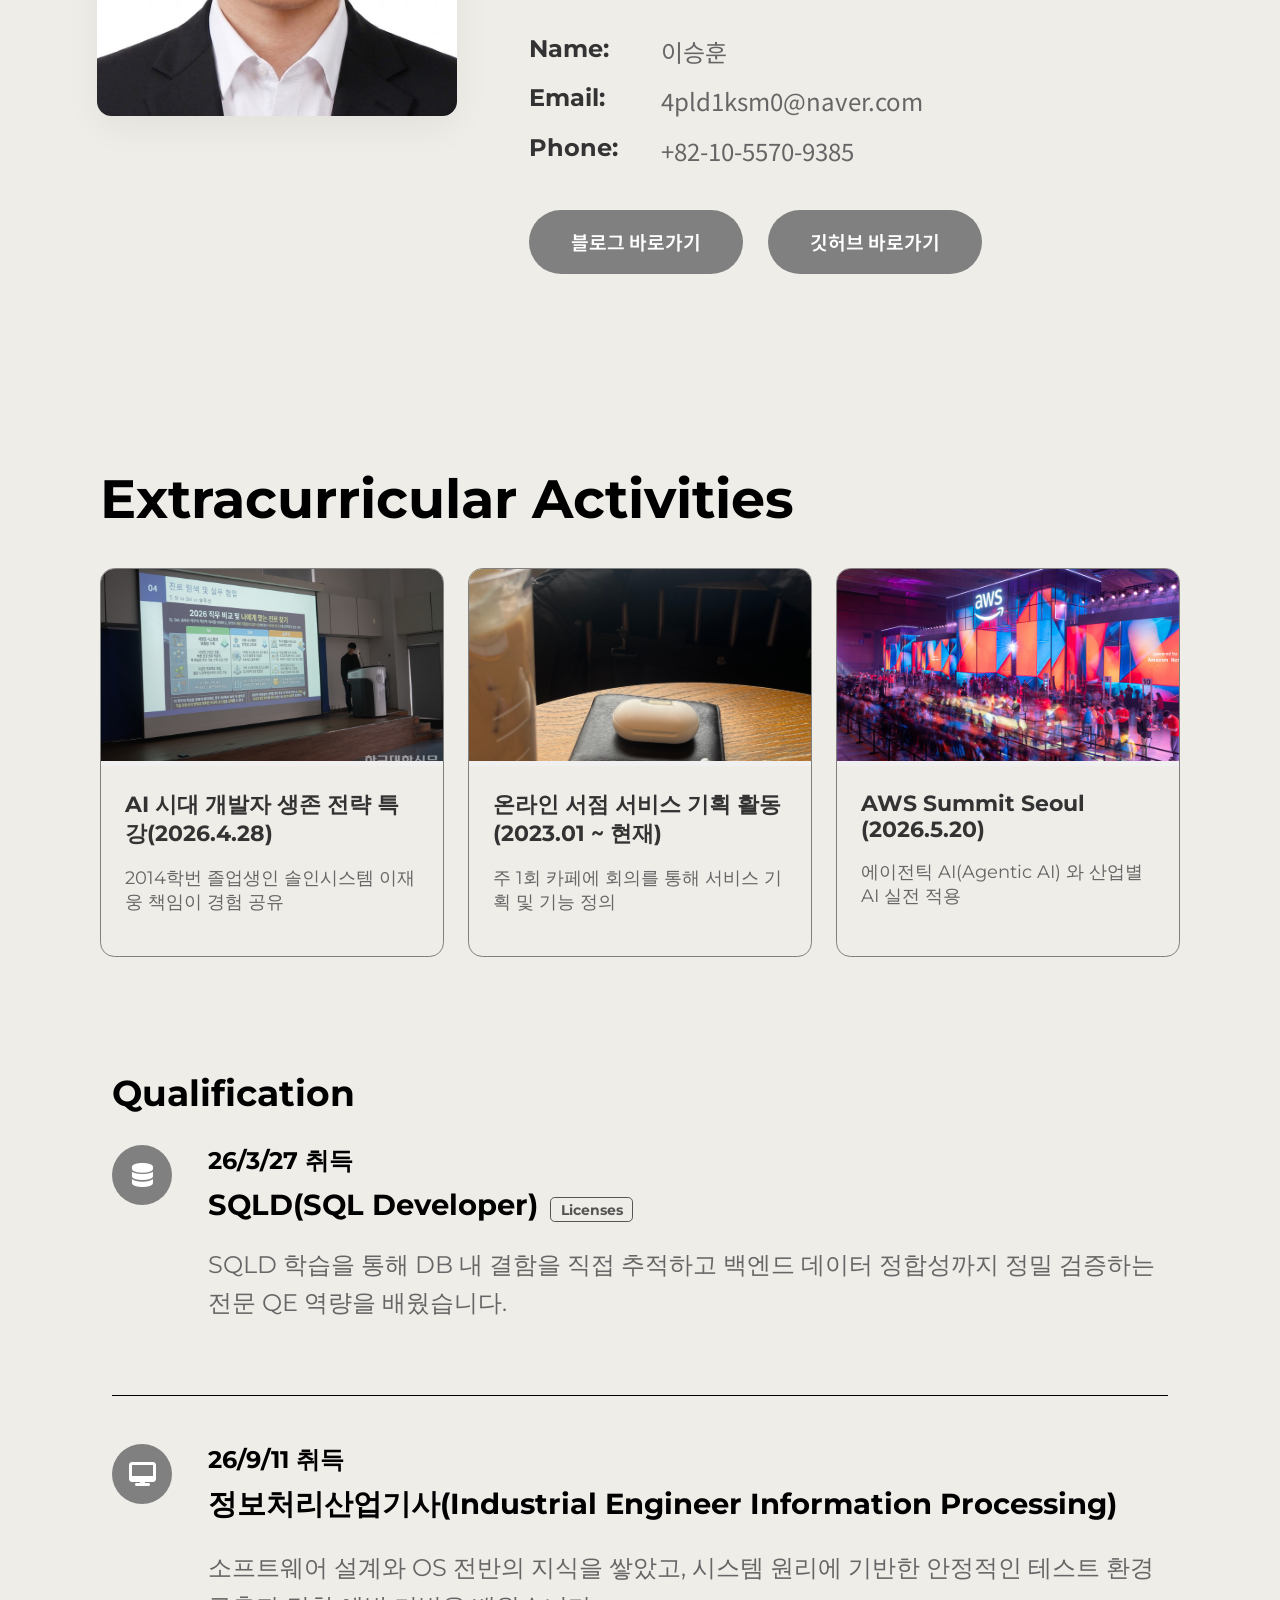
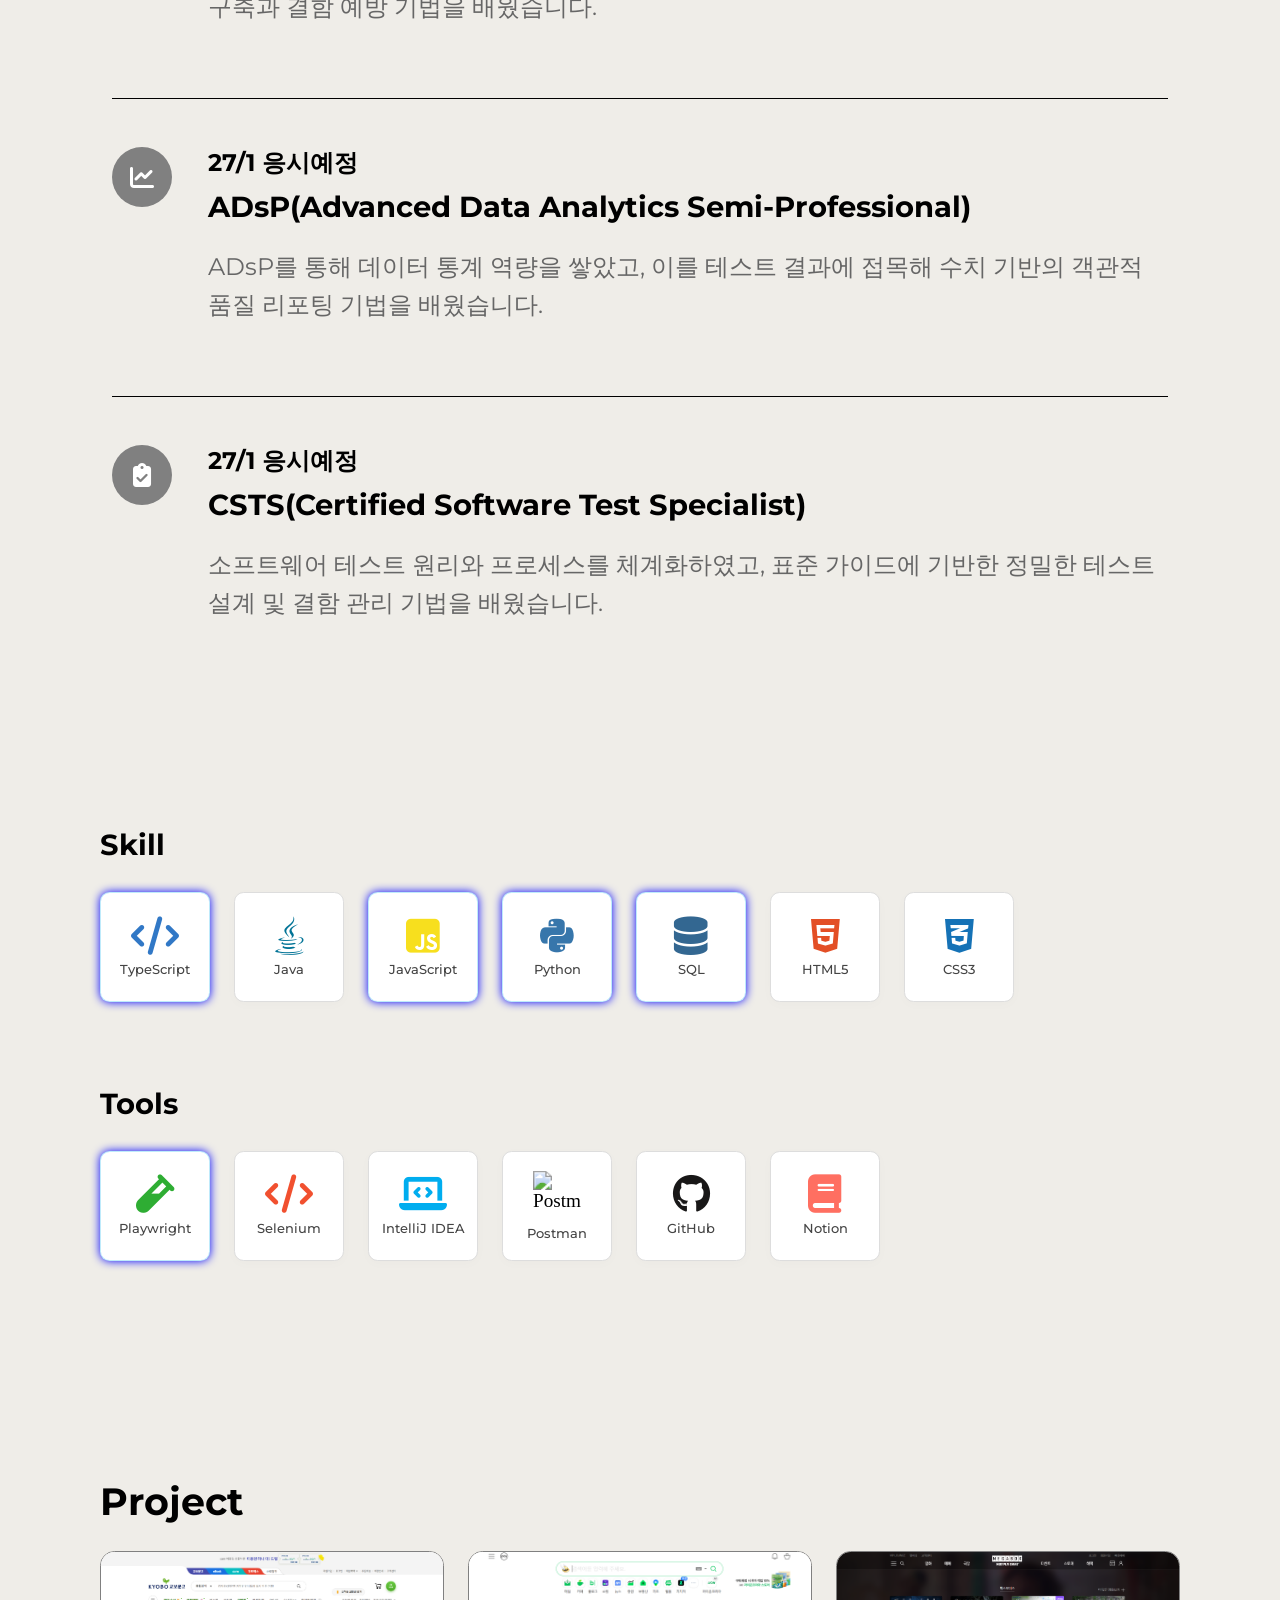
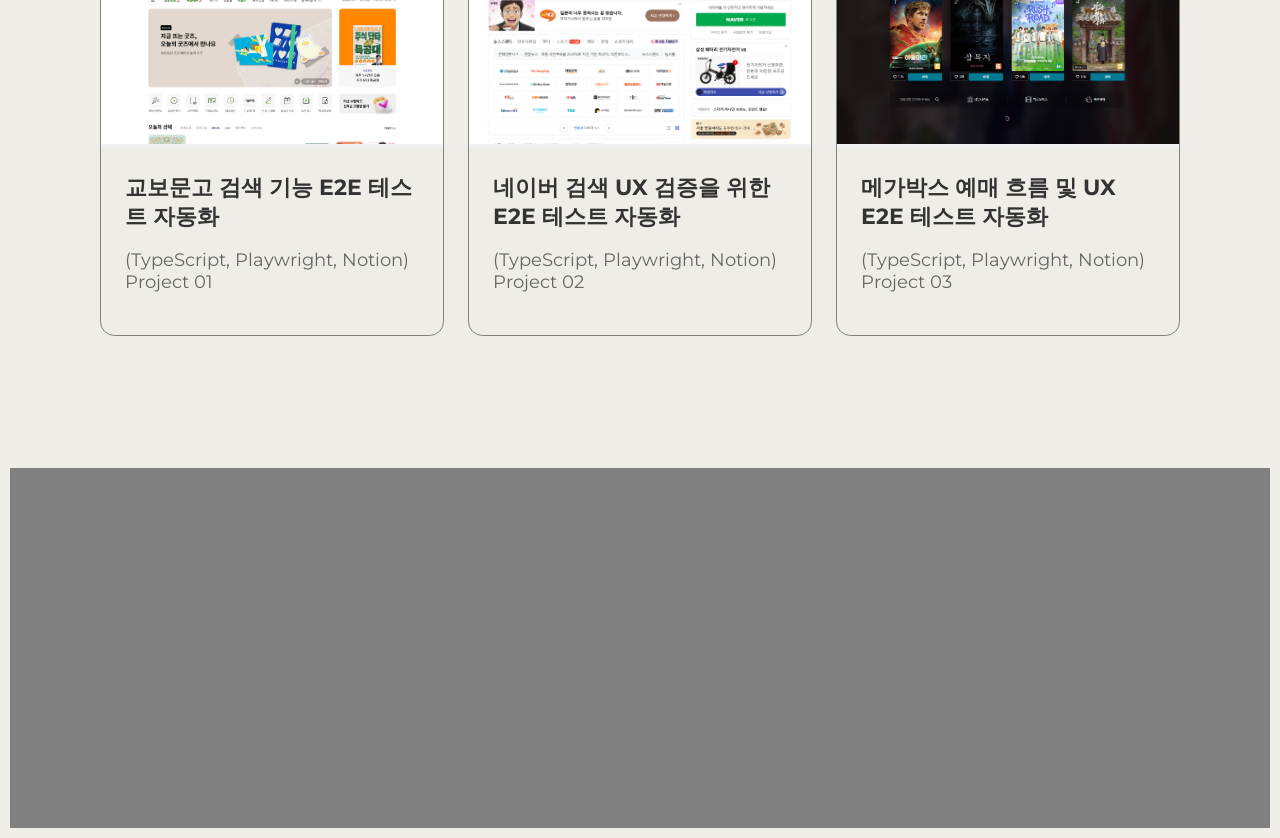
==== commit c6477edf: "Add files via upload" ====
--- a/index.html
+++ b/index.html
@@ -134,7 +134,7 @@
                     <div class="icon-circle"><i class="fas fa-chart-line"></i></div>
                 </div>
                 <div class="edu-info">
-                    <span class="edu-date">27 응시예정</span>
+                    <span class="edu-date">27/1 응시예정</span>
                     <h2>ADsP(Advanced Data Analytics Semi-Professional)</h2>
                     <p>ADsP를 통해 데이터 통계 역량을 쌓았고, 이를 테스트 결과에 접목해 수치 기반의 객관적 품질 리포팅 기법을 배웠습니다.</p>
                 </div>
@@ -146,12 +146,10 @@
                     <div class="icon-circle"><i class="fas fa-clipboard-check"></i></div>
                 </div>
                 <div class="edu-info">
-                    <span class="edu-date">27 응시예정</span>
+                    <span class="edu-date">27/1 응시예정</span>
                     <h2>CSTS(Certified Software Test Specialist)</h2>
                     <p>소프트웨어 테스트 원리와 프로세스를 체계화하였고, 표준 가이드에 기반한 정밀한 테스트 설계 및 결함 관리 기법을 배웠습니다.</p>
                 </div>
-
-
         </section>
     </div>
     <section id="skills-section">
